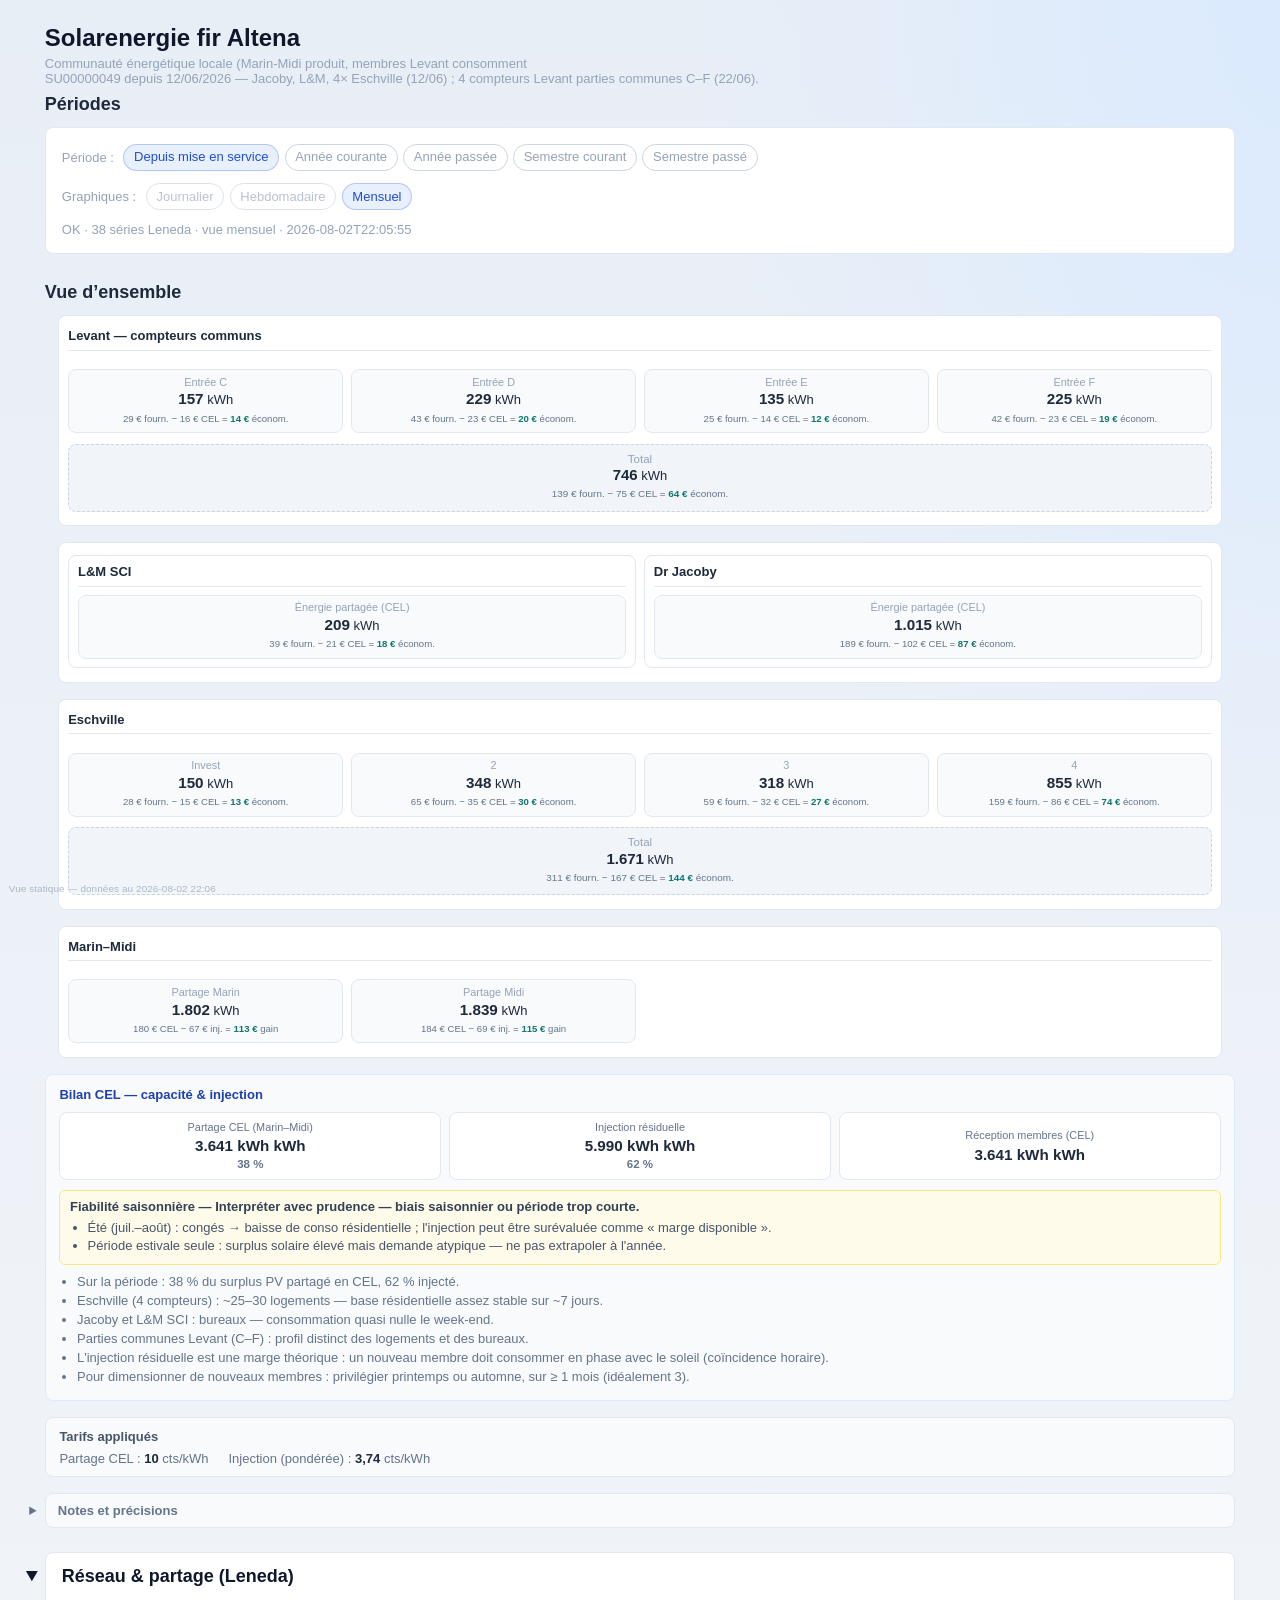
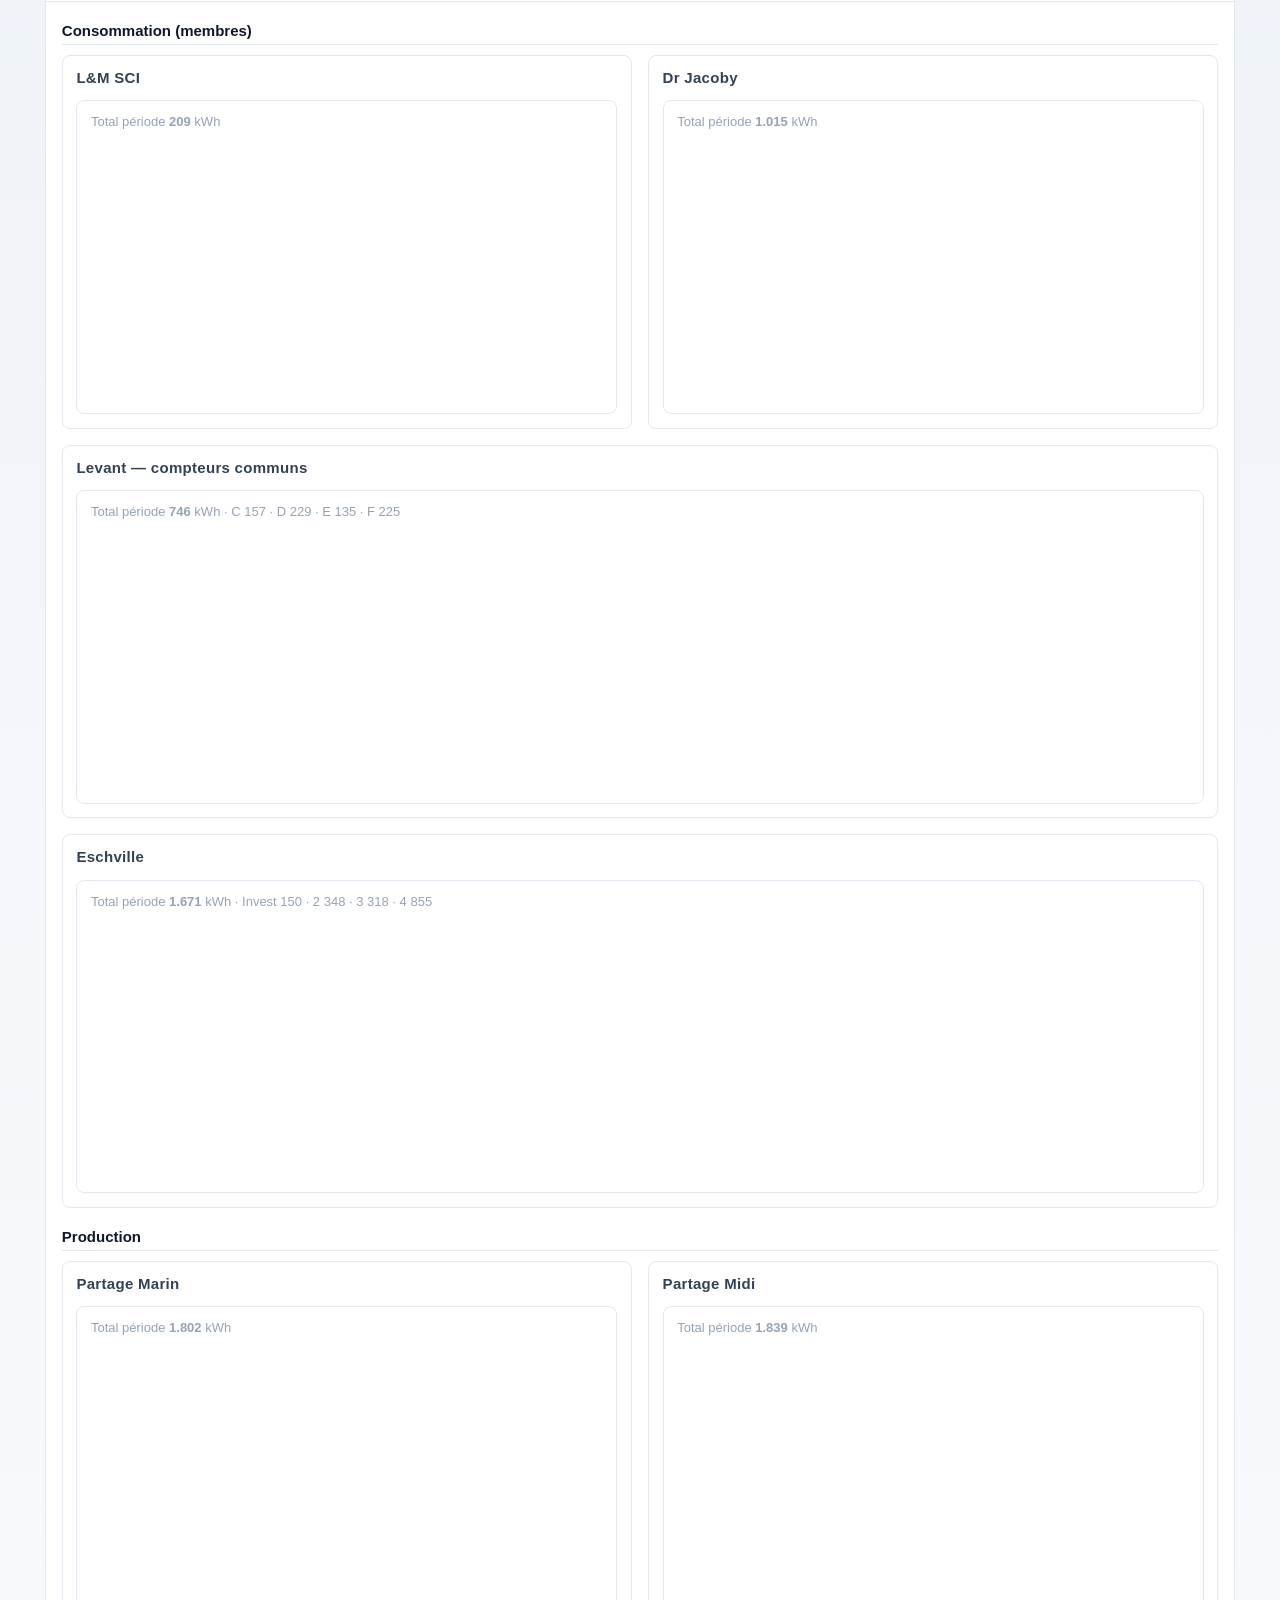
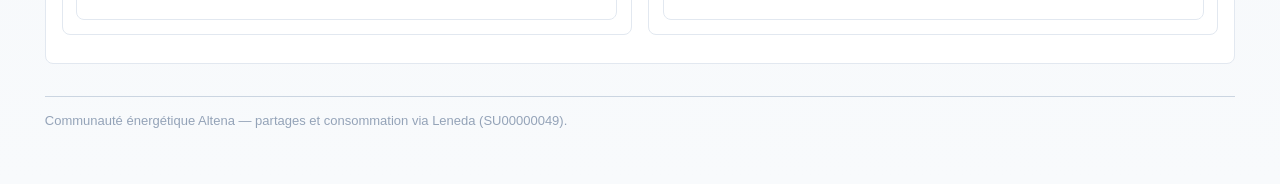
==== web/index.html @ 8c440c8e "Ajoute l’export statique pour energy-communities.net. Cinq périodes figées, aperçu local, docs Git/P" ====
<!DOCTYPE html>
<html lang="fr">
<head>
  <meta charset="utf-8">
  <title>Solarenergie fir Altena</title>
  <link rel="stylesheet" href="static/style.css?v=12">
  <style>
    header h1 {
      display: block !important;
      margin: 0 0 0.25rem;
      font-size: var(--font-xl, 24px);
    }
    .controls-dates[hidden] {
      display: none !important;
    }
    #data-lag-note {
      display: none !important;
    }
    .app-footer {
      margin-top: 2rem;
      padding-top: 1rem;
      border-top: 1px solid var(--border, #cbd5e1);
    }
    .app-footer .purpose {
      margin: 0 0 0.5rem;
    }
  </style>
</head>
<body>
  <header>
    <h1 id="app-title">Solarenergie fir Altena</h1>
    <p class="subtitle" id="site-label"></p>
    <p class="subtitle operational-note" id="operational-note" hidden></p>
  </header>

  <div id="tab-stats" class="tab-panel active" role="tabpanel">
    <section class="periods-section">
      <h2 class="section-title">Périodes</h2>
      <section class="controls">
        <div class="controls-dates" hidden>
          <label>Du <input type="date" id="start" value=""></label>
          <label>Au <input type="date" id="end" value=""></label>
          <button type="button" id="load-btn">Charger</button>
        </div>
        <p class="data-lag-note" id="data-lag-note" hidden></p>
        <div class="period-presets" role="group" aria-label="Raccourcis de période">
          <span class="granularity-label">Période :</span>
          <button type="button" class="preset-btn" data-preset="since-operational">Depuis mise en service</button>
          <button type="button" class="preset-btn" data-preset="year-current">Année courante</button>
          <button type="button" class="preset-btn" data-preset="year-past">Année passée</button>
          <button type="button" class="preset-btn" data-preset="semester-current">Semestre courant</button>
          <button type="button" class="preset-btn" data-preset="semester-past">Semestre passé</button>
        </div>
        <div class="granularity" role="group" aria-label="Granularité des graphiques">
          <span class="granularity-label">Graphiques :</span>
          <button type="button" class="gran-btn" data-aggregation="Day" title="Période d'au plus 2 mois">Journalier</button>
          <button type="button" class="gran-btn" data-aggregation="Week" title="Période de moins de 5 mois">Hebdomadaire</button>
          <button type="button" class="gran-btn active" data-aggregation="Month">Mensuel</button>
        </div>
        <span id="status" class="status"></span>
      </section>
    </section>

    <section class="overview" id="overview">
      <h2 class="section-title">Vue d’ensemble</h2>
      <div id="overview-groups"><p class="overview-loading">Initialisation…</p></div>
      <aside class="overview-cel-balance" id="overview-cel-balance" hidden>
        <h3 class="overview-cel-balance-title" id="overview-cel-balance-title">Bilan CEL</h3>
        <div class="overview-cel-balance-grid" id="overview-cel-balance-grid"></div>
        <div class="overview-cel-balance-reliability" id="overview-cel-balance-reliability" hidden>
          <p class="overview-cel-balance-reliability-summary" id="overview-cel-balance-reliability-summary"></p>
          <ul class="overview-cel-balance-reliability-details" id="overview-cel-balance-reliability-details"></ul>
        </div>
        <ul class="overview-cel-balance-notes" id="overview-cel-balance-notes"></ul>
      </aside>
      <aside class="overview-rates" id="overview-rates" hidden>
        <h3 class="overview-rates-title">Tarifs appliqués</h3>
        <ul class="overview-rates-list" id="overview-rates-list"></ul>
      </aside>
      <details class="overview-notes" id="overview-notes" hidden>
        <summary>Notes et précisions</summary>
        <div class="overview-notes-body">
          <p class="overview-hint" id="overview-hint" hidden></p>
          <ul class="period-notes" id="overview-period-notes" hidden></ul>
          <p class="overview-formula" id="overview-formula" hidden></p>
        </div>
      </details>
    </section>

    <section id="accounts-status" class="accounts-status" hidden></section>
    <section id="errors" class="errors" hidden></section>

    <details class="panel" id="panel-leneda" open>
      <summary>Réseau &amp; partage (Leneda)</summary>
      <div class="panel-body">
        <h3 class="subsection" id="consumption-subsection">Consommation (membres)</h3>
        <div class="chart-section" id="section-consumption" hidden>
          <div id="consumption-host"></div>
        </div>
        <h3 class="subsection">Production</h3>
        <div class="chart-section" id="section-production" hidden>
          <div id="production-host"></div>
        </div>
      </div>
    </details>

    <details class="panel" id="panel-enphase" hidden>
      <summary>Autoconsommation (calcul local)</summary>
      <div class="panel-body">
        <p class="panel-note" id="enphase-note" hidden></p>
      </div>
    </details>
  </div>

  <div id="tab-amortization" class="tab-panel" role="tabpanel" hidden data-disabled="1">
    <p class="tab-intro">Cumul depuis la mise en service — <strong>non filtré</strong> par les dates de l’onglet Statistiques.</p>
    <p class="amort-subsidy-note" id="amort-subsidy-note" hidden></p>
    <div class="amort-toolbar" id="amort-toolbar">
      <label class="amort-toolbar-label" for="amort-supplier">Fournisseur injection (MW Solar)</label>
      <select id="amort-supplier" class="amort-supplier-select" aria-label="Fournisseur pour le remboursement injection">
        <option value="sudstroum" selected>Sudstroum (90&nbsp;% MW Solar)</option>
        <option value="enovos">Enovos (80&nbsp;% MW Solar)</option>
      </select>
    </div>
    <p class="panel-note" id="amortization-error" hidden></p>
    <p class="tab-status" id="amort-status"></p>
    <div class="amort-overview" id="amort-kpis" hidden></div>
    <div class="amort-chart-wrap" id="amort-chart-wrap" hidden>
      <canvas id="chart-amortization"></canvas>
    </div>
    <details class="panel" id="panel-amort-table" hidden>
      <summary>Tableau mensuel détaillé</summary>
      <div class="panel-body">
        <div class="amort-table-wrap" id="amort-table-wrap">
          <table class="amort-table" id="amort-table">
            <thead>
              <tr>
                <th class="amort-col-period">Période</th>
                <th>Autocons. €</th>
                <th title="Partage AC1 + CEL (surplus après autoconsommation)">Partages €</th>
                <th>Injection €</th>
                <th>Total €</th>
                <th>Cumul €</th>
                <th class="amort-col-rate" title="MW Solar Netztransparenz × coefficient fournisseur">Taux inj.</th>
              </tr>
            </thead>
            <tbody id="amort-table-body"></tbody>
          </table>
        </div>
      </div>
    </details>
    <div class="amort-notes" id="amort-notes" hidden>
      <p class="amort-formula" id="amort-formula" hidden></p>
      <p class="amort-formula amort-priority" id="amort-priority-note" hidden></p>
      <p class="amort-formula" id="amort-pre-leneda" hidden></p>
      <div id="amort-extra-notes"></div>
    </div>
  </div>

  <footer class="app-footer">
    <p class="purpose">Communauté énergétique Altena — partages et consommation via Leneda (SU00000049).</p>
    <p class="app-build-stamp" id="app-build-stamp">Vue statique — mise à jour périodique</p>
  </footer>

  <script src="static/embedded.js" defer></script>
  <script src="static/chart.umd.min.js?v=1" defer onerror="window.__chartFailed=true"></script>
  <script defer>
    const INITIAL_VIEW = 'stats';
    const MAX_END_DATE = null;
    const LAST_AVAILABLE_DATE = null;
    const DATA_LAG = false;
    const AMORTIZATION_ENABLED = false;
    let OPERATIONAL_FROM = '2026-06-12';
    const charts = {};
    let amortChart = null;
    let chartAggregation = 'Month';
    let loadGeneration = 0;
    let loadAbort = null;
    let amortLoadGeneration = 0;
    let amortAbort = null;
    let activePreset = null;
    let amortLoaded = false;
    let amortLoadedSupplier = null;

    const AGG_LABELS = { Day: 'journalier', Week: 'hebdomadaire', Month: 'mensuel' };
    const GRAN_DAY_MAX_DAYS = 62;
    const GRAN_WEEK_MAX_DAYS = 153;
    const GRAN_MONTH_DEFAULT_MIN_DAYS = 122;

    function periodSpanDays(startStr, endStr) {
      if (!startStr || !endStr) return Infinity;
      const start = new Date(`${startStr}T12:00:00`);
      const end = new Date(`${endStr}T12:00:00`);
      if (Number.isNaN(start) || Number.isNaN(end) || end < start) return Infinity;
      return Math.round((end - start) / 86400000) + 1;
    }

    function granularityAllowed(level, spanDays) {
      if (level === 'Day') return spanDays <= GRAN_DAY_MAX_DAYS;
      if (level === 'Week') return spanDays < GRAN_WEEK_MAX_DAYS;
      return true;
    }

    function defaultGranularity(spanDays) {
      if (spanDays >= GRAN_MONTH_DEFAULT_MIN_DAYS) return 'Month';
      if (spanDays > GRAN_DAY_MAX_DAYS) return 'Week';
      return 'Day';
    }

    function syncGranularityButtons(applyDefault = false) {
      const start = document.getElementById('start').value;
      const end = document.getElementById('end').value;
      const span = periodSpanDays(start, end);
      document.querySelectorAll('.gran-btn').forEach(btn => {
        const level = btn.dataset.aggregation;
        btn.hidden = false;
        btn.disabled = !granularityAllowed(level, span);
      });
      if (applyDefault || !granularityAllowed(chartAggregation, span)) {
        setAggregation(defaultGranularity(span));
      }
    }

    function fmtKwh(n) {
      if (n == null || Number.isNaN(Number(n))) return '—';
      return Math.round(Number(n)).toLocaleString('fr-LU');
    }

    function fmtKwhVal(n) {
      const v = fmtKwh(n);
      return v === '—' ? v : `${v}<span class="unit"> kWh</span>`;
    }

    function fmtEurNum(n) {
      if (n == null || Number.isNaN(Number(n))) return '—';
      return Number(n).toLocaleString('fr-LU', { minimumFractionDigits: 0, maximumFractionDigits: 0 });
    }

    function fmtEur(n) {
      const num = fmtEurNum(n);
      return num === '—' ? num : `${num}<span class="unit"> €</span>`;
    }

    /** Chart.js axis ticks — plain text only (no HTML). */
    function fmtEurPlain(n) {
      const num = fmtEurNum(n);
      return num === '—' ? num : `${num} €`;
    }

    function isoDate(d) {
      const y = d.getFullYear();
      const m = String(d.getMonth() + 1).padStart(2, '0');
      const day = String(d.getDate()).padStart(2, '0');
      return `${y}-${m}-${day}`;
    }

    function effectiveMaxEndDate() {
      return MAX_END_DATE || isoDate(new Date());
    }

    function clampEndInput(el) {
      if (!el) return;
      const max = effectiveMaxEndDate();
      el.max = max;
      if (el.value && el.value > max) el.value = max;
    }

    function cappedEndDate(d) {
      const max = effectiveMaxEndDate();
      const val = isoDate(d);
      return val > max ? max : val;
    }

    function applyDataAvailability(avail) {
      if (!avail) return;
      const endEl = document.getElementById('end');
      if (avail.max_end_date) {
        window.MAX_END_DATE = avail.max_end_date;
        clampEndInput(endEl);
      }
      const note = document.getElementById('data-lag-note');
      if (note) {
        if (avail.data_lag && avail.last_available_date) {
          note.textContent = `Données Leneda disponibles jusqu’au ${avail.last_available_date} (publication en retard).`;
          note.hidden = false;
        } else {
          note.textContent = '';
          note.hidden = true;
        }
      }
      if (avail.period_capped && endEl && avail.max_end_date) {
        endEl.value = avail.max_end_date;
      }
    }

    async function refreshDataAvailability(force = false) {
      try {
        const res = await fetch(`api/data-availability${force ? '?refresh=1' : ''}`);
        if (!res.ok) return;
        applyDataAvailability(await res.json());
      } catch (_) { /* ignore */ }
    }

    function getAggregation() {
      return chartAggregation;
    }

    function setAggregation(level) {
      chartAggregation = level;
      document.querySelectorAll('.gran-btn').forEach(btn => {
        btn.classList.toggle('active', btn.dataset.aggregation === level);
      });
    }

    function setActiveTab(tab) {
      const isStats = tab === 'stats';
      document.getElementById('tab-stats').classList.toggle('active', isStats);
      document.getElementById('tab-stats').hidden = !isStats;
      document.getElementById('tab-amortization').classList.toggle('active', !isStats);
      document.getElementById('tab-amortization').hidden = isStats;
      if (!isStats && !amortLoaded) loadAmortization();
    }

    function currentView() {
      if (!AMORTIZATION_ENABLED) return 'stats';
      if (INITIAL_VIEW === 'amort') return 'amort';
      const view = new URLSearchParams(window.location.search).get('view');
      if (view === 'amort') return 'amort';
      if (location.pathname.endsWith('/amort')) return 'amort';
      if (location.hash === '#amort') return 'amort';
      return 'stats';
    }

    function applyRouteFromHash() {
      setActiveTab(currentView() === 'amort' ? 'amort' : 'stats');
    }

    function setStatus(msg, isError) {
      const el = document.getElementById('status');
      el.textContent = msg;
      el.className = 'status' + (isError ? ' error' : '');
    }

    function setAmortStatus(msg, isError) {
      const el = document.getElementById('amort-status');
      el.textContent = msg;
      el.className = 'tab-status' + (isError ? ' error' : '');
    }

    function parseIsoDateLocal(s) {
      if (!s) return null;
      const parts = String(s).slice(0, 10).split('-').map(Number);
      if (parts.length !== 3 || parts.some(n => Number.isNaN(n))) return null;
      return new Date(parts[0], parts[1] - 1, parts[2]);
    }

    function destroyStatCharts() {
      Object.values(charts).forEach(c => {
        try { c.destroy(); } catch (_) { /* noop */ }
      });
      for (const k of Object.keys(charts)) delete charts[k];
      if (typeof Chart === 'undefined') return;
      document.querySelectorAll('#tab-stats .chart-card canvas').forEach(canvas => {
        const existing = Chart.getChart(canvas);
        if (existing) existing.destroy();
      });
    }

    function destroyAmortChart() {
      if (amortChart) {
        amortChart.destroy();
        amortChart = null;
      }
      if (typeof Chart === 'undefined') return;
      const ctx = document.getElementById('chart-amortization');
      if (ctx) {
        const existing = Chart.getChart(ctx);
        if (existing) existing.destroy();
      }
    }

    function clearChartSection(sectionEl) {
      if (!sectionEl) return;
      const host = sectionEl.querySelector('#consumption-host, #production-host');
      if (host) host.innerHTML = '';
      sectionEl.hidden = true;
    }

    function mergeSeriesTimeline(seriesList) {
      const sortKeyByLabel = new Map();
      seriesList.forEach(s => {
        (s.points || []).forEach(p => {
          if (!p.date) return;
          const key = p.bucket_start || p.date;
          const prev = sortKeyByLabel.get(p.date);
          if (!prev || key < prev) sortKeyByLabel.set(p.date, key);
        });
      });
      const rawLabels = Array.from(sortKeyByLabel.keys()).sort((a, b) =>
        String(sortKeyByLabel.get(a)).localeCompare(String(sortKeyByLabel.get(b)))
      );
      const datasets = seriesList.map(s => {
        const byDate = Object.fromEntries((s.points || []).map(p => [p.date, p.value]));
        return {
          series: s,
          values: rawLabels.map(d => byDate[d] ?? null),
        };
      });
      return { rawLabels, datasets };
    }

    function chartGroupTotalKwh(seriesList) {
      return seriesList.reduce((sum, s) => sum + Number(s.total || 0), 0);
    }

    function renderChartGroups(sectionEl, groups, aggregation, hostId) {
      if (!sectionEl) return false;
      clearChartSection(sectionEl);
      if (!groups || !groups.length) return false;

      const host = sectionEl.querySelector(hostId);
      if (!host) return false;

      let any = false;
      groups.forEach(group => {
        if (!group.series || !group.series.length) return;
        const block = document.createElement('div');
        block.className = 'chart-roof-block';
        if (group.layout === 'wide') {
          block.classList.add('chart-roof-block-wide');
        } else if (group.layout === 'half') {
          block.classList.add('chart-roof-block-half');
        }
        const title = document.createElement('h4');
        title.className = 'chart-roof-title';
        title.textContent = group.title;
        const grid = document.createElement('div');
        grid.className = 'chart-grid chart-grid-single';
        grid.dataset.section = hostId === '#production-host' ? 'production' : 'consumption';
        block.appendChild(title);
        block.appendChild(grid);
        host.appendChild(block);
        makeGroupChartCard(grid, group, aggregation);
        any = true;
      });
      sectionEl.hidden = !any;
      return any;
    }

    function makeGroupChartCard(container, group, aggregation) {
      const seriesList = group.series || [];
      const chartId = group.id || 'chart-group';
      const { rawLabels, datasets } = mergeSeriesTimeline(seriesList);
      const labels = rawLabels.map(l => formatXLabel(l, aggregation));
      const xScale = buildXScale(labels, aggregation);
      const multi = Boolean(group.multi) && seriesList.length > 1;
      const useGroupedBar = multi && seriesList.length >= 3;
      const totalKwh = chartGroupTotalKwh(seriesList);

      const card = document.createElement('article');
      card.className = 'chart-card chart-card-group';
      if (xScale.plan.rotation >= 45) card.classList.add('chart-tilted-x');
      if (xScale.plan.rotation >= 90) card.classList.add('chart-dense-x');
      if (multi) card.classList.add('chart-card-multi');
      const wrapClass = multi ? 'chart-canvas-wrap chart-canvas-wrap-multi' : 'chart-canvas-wrap';
      const breakdown = group.meta_breakdown
        ? ` · ${escapeHtml(group.meta_breakdown)}`
        : '';
      card.innerHTML = `
        <p class="meta">Total période <strong>${fmtKwh(totalKwh)}</strong> kWh${breakdown}</p>
        <div class="${wrapClass}">
          <canvas id="chart-${chartId}"></canvas>
        </div>
      `;
      container.appendChild(card);

      if (typeof Chart === 'undefined') {
        const note = document.createElement('p');
        note.className = 'panel-note';
        note.textContent = 'Graphique indisponible (Chart.js non chargé — connexion Internet ?).';
        card.appendChild(note);
        return;
      }

      const ctx = document.getElementById(`chart-${chartId}`);
      const existing = Chart.getChart(ctx);
      if (existing) existing.destroy();

      const chartDatasets = datasets.map(({ series, values }) => {
        const label = series.chart_label || series.label || series.id;
        if (multi && useGroupedBar) {
          return {
            label,
            data: values,
            backgroundColor: series.color + 'cc',
            borderColor: series.color,
            borderWidth: 1,
            borderRadius: 2,
          };
        }
        if (multi) {
          return {
            label,
            data: values,
            borderColor: series.color,
            backgroundColor: series.color + '33',
            borderWidth: 2,
            pointRadius: 2,
            pointHoverRadius: 4,
            tension: 0.2,
            spanGaps: true,
          };
        }
        const byDate = Object.fromEntries((series.points || []).map(p => [p.date, p]));
        return {
          label,
          data: values,
          backgroundColor: rawLabels.map(d => {
            const p = byDate[d];
            if (!p) return series.color + '20';
            if (p.derived) return series.color + '99';
            if (p.empty) return series.color + '40';
            return series.color;
          }),
          borderRadius: 4,
        };
      });

      charts[chartId] = new Chart(ctx, {
        type: useGroupedBar ? 'bar' : (multi ? 'line' : 'bar'),
        data: { labels, datasets: chartDatasets },
        options: {
          responsive: true,
          maintainAspectRatio: false,
          layout: { padding: { bottom: xScale.plan.bottomPad } },
          plugins: {
            legend: {
              display: multi,
              position: 'bottom',
              labels: {
                boxWidth: 10,
                padding: 10,
                font: { size: 11 },
              },
            },
            tooltip: {
              callbacks: {
                title(items) {
                  const i = items[0] && items[0].dataIndex;
                  return (i != null && rawLabels[i]) ? rawLabels[i] : (items[0] && items[0].label) || '';
                },
              },
            },
          },
          scales: {
            x: {
              ticks: xScale.ticks,
              grid: { display: false },
            },
            y: {
              beginAtZero: true,
              title: { display: true, text: 'kWh' },
              ticks: { callback: v => fmtKwh(v) },
            },
          },
        },
      });
    }

    function clearStatChartAreas() {
      destroyStatCharts();
      clearChartSection(document.getElementById('section-consumption'));
      clearChartSection(document.getElementById('section-production'));
      const consSub = document.getElementById('consumption-subsection');
      if (consSub) consSub.hidden = false;
      const panelEnphase = document.getElementById('panel-enphase');
      if (panelEnphase) panelEnphase.hidden = true;
    }

    function setLoading(loading) {
      const btn = document.getElementById('load-btn');
      btn.disabled = loading;
      btn.setAttribute('aria-busy', loading ? 'true' : 'false');
      if (loading) {
        document.querySelectorAll('.gran-btn, .preset-btn').forEach(b => { b.disabled = true; });
      } else {
        document.querySelectorAll('.preset-btn').forEach(b => { b.disabled = false; });
        syncGranularityButtons(false);
      }
    }

    function setPresetActive(preset) {
      activePreset = preset;
      document.querySelectorAll('.preset-btn').forEach(btn => {
        btn.classList.toggle('active', btn.dataset.preset === preset);
      });
    }

    function applyPeriodPreset(preset) {
      const today = new Date();
      const y = today.getFullYear();
      const m = today.getMonth();
      let start;
      let end;

      switch (preset) {
        case 'year-current':
          start = new Date(y, 0, 1);
          end = new Date(cappedEndDate(today) + 'T12:00:00');
          break;
        case 'year-past':
          start = new Date(y - 1, 0, 1);
          end = new Date(y - 1, 11, 31);
          break;
        case 'semester-current':
          if (m < 6) {
            start = new Date(y, 0, 1);
            end = new Date(cappedEndDate(today) + 'T12:00:00');
          } else {
            start = new Date(y, 6, 1);
            end = new Date(cappedEndDate(today) + 'T12:00:00');
          }
          break;
        case 'semester-past':
          if (m < 6) {
            start = new Date(y - 1, 6, 1);
            end = new Date(y - 1, 11, 31);
          } else {
            start = new Date(y, 0, 1);
            end = new Date(y, 5, 30);
          }
          break;
        case 'since-operational': {
          const op = parseIsoDateLocal(OPERATIONAL_FROM);
          if (!op) {
            setStatus('Date de mise en service invalide dans config.json', true);
            return;
          }
          start = op;
          end = new Date(cappedEndDate(today) + 'T12:00:00');
          break;
        }
        default:
          return;
      }

      document.getElementById('start').value = isoDate(start);
      document.getElementById('end').value = isoDate(end);
      clampEndInput(document.getElementById('end'));
      setPresetActive(preset);
      syncGranularityButtons(true);
      loadStats();
    }

    const MONTH_FR_SHORT = [
      'janv.', 'févr.', 'mars', 'avr.', 'mai', 'juin',
      'juil.', 'août', 'sept.', 'oct.', 'nov.', 'déc.',
    ];

    function formatXLabel(label, aggregation) {
      const s = String(label);
      const ym = /^(\d{4})-(\d{2})$/.exec(s);
      if (aggregation === 'Month' && ym) {
        const mi = parseInt(ym[2], 10) - 1;
        if (mi >= 0 && mi < 12) {
          return `${MONTH_FR_SHORT[mi]} ${ym[1].slice(2)}`;
        }
      }
      if (aggregation === 'Week' && /^\d{4}-\d{2}-\d{2}/.test(s)) {
        return s.slice(5, 10);
      }
      return s;
    }

    function planXAxis(labels, aggregation) {
      const n = labels.length;
      if (n === 0) return { rotation: 0, showEvery: 1, bottomPad: 4, n: 0 };

      const TARGET_TICKS = 12;
      const maxLen = Math.max(...labels.map(l => String(l).length), 1);

      if (aggregation === 'Month') {
        const rotation = n >= 2 ? 45 : 0;
        const showEvery = n > 14 ? Math.ceil(n / TARGET_TICKS) : 1;
        return {
          rotation,
          showEvery,
          bottomPad: rotation ? 36 : 10,
          n,
        };
      }

      if (aggregation === 'Week') {
        const rotation = n > 4 ? 45 : 0;
        const showEvery = n > TARGET_TICKS ? Math.ceil(n / TARGET_TICKS) : 1;
        return {
          rotation,
          showEvery,
          bottomPad: rotation ? 32 : 8,
          n,
        };
      }

      const slotBudget = 36;
      const cost0 = n * maxLen * 0.55;
      const cost45 = n * maxLen * 0.38;
      let rotation = 0;
      if (cost0 <= slotBudget && n <= 5) rotation = 0;
      else if (cost45 <= slotBudget * 2.5 || n <= 24) rotation = 45;
      else rotation = 90;
      let showEvery = 1;
      if (n > TARGET_TICKS) showEvery = Math.ceil(n / TARGET_TICKS);
      if (rotation === 90 && showEvery < 2 && n > 18) showEvery = 2;
      const bottomPad = rotation === 90 ? 52 : rotation === 45 ? 36 : 8;
      return { rotation, showEvery, bottomPad, n };
    }

    function buildXScale(labels, aggregation) {
      const plan = planXAxis(labels, aggregation);
      return {
        plan,
        ticks: {
          maxRotation: plan.rotation,
          minRotation: plan.rotation,
          autoSkip: false,
          maxTicksLimit: plan.n,
          callback(_value, index) {
            if (index >= labels.length) return '';
            if (index % plan.showEvery !== 0) return '';
            return labels[index];
          },
        },
      };
    }

    function escapeHtml(text) {
      return String(text)
        .replace(/&/g, '&amp;')
        .replace(/</g, '&lt;')
        .replace(/>/g, '&gt;')
        .replace(/"/g, '&quot;');
    }

    function renderAmortization(am) {
      const errEl = document.getElementById('amortization-error');
      const kpiEl = document.getElementById('amort-kpis');
      const wrap = document.getElementById('amort-chart-wrap');
      const tablePanel = document.getElementById('panel-amort-table');
      const notesEl = document.getElementById('amort-notes');
      const tbody = document.getElementById('amort-table-body');
      const prio = document.getElementById('amort-priority-note');
      const preLenedaEl = document.getElementById('amort-pre-leneda');
      const extraNotesEl = document.getElementById('amort-extra-notes');
      if (prio) prio.hidden = true;
      if (preLenedaEl) preLenedaEl.hidden = true;
      if (extraNotesEl) extraNotesEl.innerHTML = '';

      if (!am || !am.enabled) {
        errEl.hidden = true;
        kpiEl.hidden = true;
        wrap.hidden = true;
        if (tablePanel) tablePanel.hidden = true;
        if (notesEl) notesEl.hidden = true;
        return;
      }
      if (am.error) {
        errEl.textContent = am.error;
        errEl.hidden = false;
        kpiEl.hidden = true;
        wrap.hidden = true;
        if (tablePanel) tablePanel.hidden = true;
        if (notesEl) notesEl.hidden = true;
        return;
      }
      errEl.hidden = true;

      const L = am.ui_labels || {};
      const pre = am.pre_leneda || {};
      const recoveredPct = Math.round(am.recovered_pct || 0);
      const paybackSub = am.payback_reached
        ? 'Objectif atteint'
        : (am.payback_year_estimate
          ? `Récupération ~${am.payback_year_estimate}`
          : 'Horizon en cours');

      kpiEl.innerHTML = '';
      const block = document.createElement('div');
      block.className = 'amort-overview-block';

      block.appendChild(buildAmortEquationRow(
        [
          {
            label: L.investment_net || 'Investissement net',
            value: am.capex_net_eur,
          },
          {
            label: 'Bénéfice cumulé',
            labelLine2: 'Marin-Midi',
            value: am.total_benefit_eur,
            emphasis: true,
            pct: recoveredPct,
          },
          {
            label: L.remaining || 'Reste à récupérer',
            value: am.remaining_eur,
            sub: paybackSub,
          },
        ],
        ['=', '+'],
        'amort-equation-main',
      ));

      const progress = document.createElement('div');
      progress.className = 'amort-progress';
      progress.title = `${L.recovered_pct || 'Part récupérée'} : ${recoveredPct} %`;
      const bar = document.createElement('div');
      bar.className = 'amort-progress-bar';
      const fill = document.createElement('div');
      fill.className = 'amort-progress-fill';
      fill.style.width = `${Math.min(100, Math.max(0, recoveredPct))}%`;
      bar.appendChild(fill);
      progress.appendChild(bar);
      const progressLabel = document.createElement('span');
      progressLabel.className = 'amort-progress-label';
      progressLabel.textContent = am.payback_reached
        ? `${recoveredPct} % récupéré — investissement net amorti`
        : `${recoveredPct} % récupéré${am.payback_year_estimate ? ` — objectif ~${am.payback_year_estimate}` : ''}`;
      progress.appendChild(progressLabel);
      block.appendChild(progress);

      kpiEl.appendChild(block);
      kpiEl.hidden = false;

      const simEl = document.getElementById('amort-subsidy-note');
      const sim = am.subsidy_simulation;
      if (simEl && sim) {
        const pct = Math.round((sim.total_subsidy_pct || 0) * 1000) / 10;
        simEl.innerHTML =
          `Investissement brut ${fmtEur(am.capex_gross_eur)} (2 × ${fmtEur(sim.per_installation_gross_eur)}) — `
          + `subventions simulées ${pct} % (${fmtEur(am.subsidy_eur)}) — net ${fmtEur(am.capex_net_eur)}. `
          + escapeHtml(sim.note || '');
        simEl.hidden = false;
      } else if (simEl) {
        simEl.hidden = true;
      }
      const inj = am.injection || {};
      const supplierSel = document.getElementById('amort-supplier');
      if (supplierSel && inj.supplier_id) {
        supplierSel.value = inj.supplier_id;
      }

      if (am.chart && am.chart.labels && am.chart.labels.length) {
        wrap.hidden = false;
        destroyAmortChart();
        const ctx = document.getElementById('chart-amortization');
        const investLine = am.chart.capex_net_eur;
        const investLabel = (am.ui_labels && am.ui_labels.chart_investment_line)
          || 'Investissement net';
        amortChart = new Chart(ctx, {
          type: 'line',
          data: {
            labels: am.chart.labels,
            datasets: [
              {
                label: 'Bénéfice cumulé',
                data: am.chart.cumulative_eur,
                borderColor: '#0d9488',
                backgroundColor: '#0d948820',
                fill: true,
                tension: 0.15,
              },
              {
                label: investLabel,
                data: am.chart.labels.map(() => investLine),
                borderColor: '#dc2626',
                borderDash: [6, 4],
                pointRadius: 0,
                fill: false,
              },
            ],
          },
          options: {
            responsive: true,
            maintainAspectRatio: false,
            plugins: { legend: { display: true, position: 'bottom' } },
            scales: {
              y: {
                beginAtZero: true,
                title: { display: true, text: '€' },
                ticks: { callback: v => fmtEurPlain(v) },
              },
            },
          },
        });
      } else {
        wrap.hidden = true;
      }

      tbody.innerHTML = '';

      function fmtInjRate(row) {
        if (row == null || row.injection_eur_per_kwh == null) return '—';
        const eur = Number(row.injection_eur_per_kwh);
        if (row.mw_solar_ct_per_kwh != null) {
          return `${Number(row.mw_solar_ct_per_kwh).toFixed(2)} ct → ${eur.toFixed(3)} €`;
        }
        return `${eur.toFixed(3)} €*`;
      }

      if (pre.period_label && Number(pre.total_eur) > 0) {
        const preCumul = (am.chart && am.chart.cumulative_eur && am.chart.cumulative_eur[0]) != null
          ? am.chart.cumulative_eur[0]
          : pre.total_eur;
        const tr = document.createElement('tr');
        tr.className = 'amort-row-pre';
        tr.innerHTML = `
          <td class="amort-col-period">${pre.period_label}</td>
          <td>${fmtEur(pre.autoconsumption_eur)}</td>
          <td class="amort-muted">—</td>
          <td>${fmtEur(pre.injection_eur)}</td>
          <td>${fmtEur(pre.total_eur)}</td>
          <td>${fmtEur(preCumul)}</td>
          <td class="amort-col-rate amort-muted">tableur</td>`;
        tbody.appendChild(tr);
      }

      (am.monthly || []).forEach(row => {
        let cumul = null;
        if (am.chart && am.chart.labels) {
          const idx = am.chart.labels.indexOf(row.label);
          if (idx >= 0) cumul = am.chart.cumulative_eur[idx];
        }
        const tr = document.createElement('tr');
        tr.innerHTML = `
          <td class="amort-col-period">${row.label}</td>
          <td>${fmtEur(row.autoconsumption_eur)}</td>
          <td>${fmtEur(row.community_eur)}</td>
          <td>${fmtEur(row.export_eur)}</td>
          <td>${fmtEur(row.total_eur)}</td>
          <td>${cumul != null ? fmtEur(cumul) : '—'}</td>
          <td class="amort-col-rate">${fmtInjRate(row)}</td>`;
        tbody.appendChild(tr);
      });

      const hasRows = tbody.children.length > 0;
      if (tablePanel) tablePanel.hidden = !hasRows;

      const formulaEl = document.getElementById('amort-formula');
      if (formulaEl) {
        formulaEl.textContent = am.formula || '';
        formulaEl.hidden = !am.formula;
      }
      if (am.energy_priority_note && prio) {
        prio.textContent = am.energy_priority_note;
        prio.hidden = false;
      }
      if (preLenedaEl && am.pre_leneda_formula) {
        preLenedaEl.textContent = am.pre_leneda_formula;
        preLenedaEl.hidden = false;
      }
      if (extraNotesEl) {
        if (hasRows && (am.injection && (am.injection.mwsolar_months_missing || []).length)) {
          const note = document.createElement('p');
          note.className = 'amort-formula';
          const fb = Number(am.injection.injection_fallback_eur_per_kwh || 0).toFixed(3);
          note.textContent = `* Taux de repli (${fb} €/kWh) — MW Solar pas encore en cache pour ce mois.`;
          extraNotesEl.appendChild(note);
        }
      }
      if (notesEl) {
        const hasNotes = (formulaEl && !formulaEl.hidden)
          || (prio && !prio.hidden)
          || (preLenedaEl && !preLenedaEl.hidden)
          || (extraNotesEl && extraNotesEl.children.length > 0);
        notesEl.hidden = !hasNotes;
      }
    }

    function formatOverviewEurHtml(item) {
      const small = Boolean(item.small);
      if (item.eur_mode === 'member_cel') {
        const sup = item.supplier_equiv_eur;
        const cel = item.cel_due_eur;
        const save = item.savings_eur;
        if (sup == null && cel == null && save == null) return '';
        if (small) {
          if (sup != null && cel != null && save != null) {
            return `<div class="summary-eur-split summary-eur-split-compact">
              <span class="summary-eur-equation">${fmtEurNum(sup)} € fourn. − ${fmtEurNum(cel)} € CEL = <strong class="summary-eur-avoided">${fmtEurNum(save)} €</strong> économ.</span>
            </div>`;
          }
          if (save != null) {
            return `<div class="summary-eur-split summary-eur-split-compact">
              <span class="summary-eur-avoided">${fmtEurNum(save)} € économ.</span>
            </div>`;
          }
          return '';
        }
        if (sup != null && cel != null && save != null) {
          return `<div class="summary-eur-split">
            <span class="summary-eur-line summary-eur-equation">
              ${fmtEurNum(sup)} € fournisseur − ${fmtEurNum(cel)} € CEL =
              <strong class="summary-eur-avoided">${fmtEurNum(save)} €</strong> économ.
            </span>
          </div>`;
        }
        return '';
      }
      if (item.eur_mode === 'producer_share') {
        const cel = item.cel_due_eur;
        const inj = item.injection_equiv_eur;
        const gain = item.gain_eur;
        if (cel == null && inj == null && gain == null) return '';
        if (small) {
          if (cel != null && inj != null && gain != null) {
            return `<div class="summary-eur-split summary-eur-split-compact">
              <span class="summary-eur-equation">${fmtEurNum(cel)} € CEL − ${fmtEurNum(inj)} € inj. = <strong class="summary-eur-gain">${fmtEurNum(gain)} €</strong> gain</span>
            </div>`;
          }
          return '';
        }
        if (cel != null && inj != null && gain != null) {
          return `<div class="summary-eur-split">
            <span class="summary-eur-line summary-eur-equation">
              ${fmtEurNum(cel)} € CEL − ${fmtEurNum(inj)} € inj. =
              <strong class="summary-eur-gain">${fmtEurNum(gain)} €</strong> gain
            </span>
          </div>`;
        }
        return '';
      }
      if (item.eur != null) {
        const label = item.eur_label
          ? `<span class="summary-eur-label">${escapeHtml(item.eur_label)}</span>`
          : '';
        return `<span class="summary-eur">${label}${fmtEur(item.eur)}</span>`;
      }
      return '';
    }

    function makeOverviewCard(item) {
      const card = document.createElement('div');
      const small = Boolean(item.small);
      card.className = 'summary-card' + (small ? ' summary-card-sm' : '');
      if (item.computed) {
        card.classList.add('summary-card-computed');
        card.title = 'Somme calculée (Marin + Midi)';
      }
      const pct = item.pct != null
        ? `<span class="summary-pct">${item.pct} %</span>`
        : '';
      const eurHtml = formatOverviewEurHtml(item);
      card.innerHTML = `
        <span class="summary-label">${escapeHtml(item.label)}</span>
        <span class="summary-value">${fmtKwhVal(item.total)}</span>
        ${eurHtml}
        ${pct}`;
      return card;
    }

    function makeAmortCard(item) {
      const card = document.createElement('div');
      card.className = 'summary-card amort-card' + (item.small ? ' amort-card-sm' : '');
      if (item.emphasis) card.classList.add('amort-card-emphasis');
      let extra = '';
      if (item.sub) {
        extra += `<span class="summary-extra amort-card-sub">${item.sub}</span>`;
      }
      if (item.pct != null) {
        extra += `<span class="summary-pct">${item.pct} %</span>`;
      }
      const labelHtml = item.labelLine2
        ? `${escapeHtml(item.label)}<br><span class="amort-card-label-sub">${escapeHtml(item.labelLine2)}</span>`
        : escapeHtml(item.label);
      card.innerHTML = `
        <span class="summary-label">${labelHtml}</span>
        <span class="summary-value">${fmtEur(item.value)}</span>
        ${extra}`;
      return card;
    }

    function buildAmortEquationRow(items, operators, rowClass) {
      const row = document.createElement('div');
      row.className = 'equation-row' + (rowClass ? ` ${rowClass}` : '');
      items.forEach((item, i) => {
        if (i > 0) {
          const op = document.createElement('span');
          op.className = 'eq-op' + (item.small ? ' eq-op-sm' : '');
          op.textContent = operators[i - 1] || '+';
          row.appendChild(op);
        }
        row.appendChild(makeAmortCard(item));
      });
      return row;
    }

    function buildEquationRow(rowDef, cards) {
      const byId = Object.fromEntries(cards.map(c => [c.id, c]));
      const row = document.createElement('div');
      row.className = 'equation-row';
      (rowDef.ids || []).forEach((id, i) => {
        const t = byId[id];
        if (!t) return;
        if (i > 0) {
          const op = document.createElement('span');
          op.className = 'eq-op';
          op.textContent = rowDef.operators[i - 1] || '+';
          row.appendChild(op);
        }
        row.appendChild(makeOverviewCard(t));
      });
      return row;
    }

    function renderAccountsStatus(lenedaAccounts) {
      const el = document.getElementById('accounts-status');
      const parts = [];
      if (lenedaAccounts) {
        Object.entries(lenedaAccounts).forEach(([id, st]) => {
          if (id.startsWith('_')) return;
          parts.push(
            st.configured
              ? `Leneda ${id} : OK`
              : `Leneda ${id} : ${st.error || 'non configuré'}`
          );
        });
      }
      const missing = parts.some(p => p.includes('non configuré') || p.includes('Compléter'));
      if (!parts.length) {
        el.hidden = true;
        return;
      }
      el.innerHTML = '<p><strong>Accès :</strong> ' + parts.join(' · ') + '</p>';
      el.className = missing ? 'accounts-status accounts-status-warn' : 'accounts-status';
      el.hidden = false;
    }

    function fmtCt(n) {
      if (n == null || Number.isNaN(Number(n))) return '—';
      return Number(n).toLocaleString('fr-LU', {
        minimumFractionDigits: 0,
        maximumFractionDigits: 2,
      });
    }

    function renderCelBalance(celBalance) {
      const box = document.getElementById('overview-cel-balance');
      const grid = document.getElementById('overview-cel-balance-grid');
      const notesEl = document.getElementById('overview-cel-balance-notes');
      const relBox = document.getElementById('overview-cel-balance-reliability');
      const relSummary = document.getElementById('overview-cel-balance-reliability-summary');
      const relDetails = document.getElementById('overview-cel-balance-reliability-details');
      const titleEl = document.getElementById('overview-cel-balance-title');
      if (!box || !grid || !notesEl) return;

      if (!celBalance || !celBalance.metrics || !celBalance.metrics.length) {
        box.hidden = true;
        grid.innerHTML = '';
        notesEl.innerHTML = '';
        if (relBox) relBox.hidden = true;
        return;
      }

      if (titleEl && celBalance.title) {
        titleEl.textContent = celBalance.title;
      }

      grid.innerHTML = '';
      celBalance.metrics.forEach(metric => {
        const card = document.createElement('div');
        card.className = 'overview-cel-balance-metric';
        if (metric.hint) card.title = metric.hint;
        const valueHtml = metric.kwh != null
          ? `${fmtKwhVal(metric.kwh)} kWh`
          : '—';
        const pctHtml = metric.share_pct != null
          ? `<span class="overview-cel-balance-pct">${metric.share_pct} %</span>`
          : '';
        card.innerHTML = `
          <span class="overview-cel-balance-label">${escapeHtml(metric.label)}</span>
          <span class="overview-cel-balance-value">${valueHtml}</span>
          ${pctHtml}`;
        grid.appendChild(card);
      });

      notesEl.innerHTML = '';
      (celBalance.notes || []).forEach(note => {
        const li = document.createElement('li');
        li.textContent = note;
        notesEl.appendChild(li);
      });

      if (relBox && relSummary && relDetails) {
        const rel = celBalance.reliability;
        if (rel && (rel.summary || (rel.details && rel.details.length))) {
          relBox.hidden = false;
          relBox.className = 'overview-cel-balance-reliability'
            + (rel.level ? ` overview-cel-balance-reliability--${rel.level}` : '');
          relSummary.textContent = rel.title
            ? `${rel.title} — ${rel.summary || ''}`
            : (rel.summary || '');
          relDetails.innerHTML = '';
          (rel.details || []).forEach(line => {
            const li = document.createElement('li');
            li.textContent = line;
            relDetails.appendChild(li);
          });
        } else {
          relBox.hidden = true;
        }
      }

      box.hidden = false;
    }

    function renderAppliedRates(rates) {
      const box = document.getElementById('overview-rates');
      const list = document.getElementById('overview-rates-list');
      if (!box || !list) return;
      if (!rates) {
        box.hidden = true;
        list.innerHTML = '';
        return;
      }
      const items = [];
      if (rates.cel_ct_per_kwh != null) {
        items.push(
          `<li>${escapeHtml(rates.cel_label || 'Partage CEL')} : `
          + `<strong>${fmtCt(rates.cel_ct_per_kwh)}</strong> cts/kWh</li>`
        );
      }
      if (rates.injection_ct_per_kwh != null) {
        items.push(
          `<li>${escapeHtml(rates.injection_label || 'Injection')} : `
          + `<strong>${fmtCt(rates.injection_ct_per_kwh)}</strong> cts/kWh</li>`
        );
      }
      if (!items.length) {
        box.hidden = true;
        list.innerHTML = '';
        return;
      }
      list.innerHTML = items.join('');
      box.hidden = false;
    }

    function showOverviewLoading(message) {
      const root = document.getElementById('overview-groups');
      const ov = document.getElementById('overview');
      ov.hidden = false;
      renderAppliedRates(null);
      renderCelBalance(null);
      document.getElementById('overview-hint').hidden = true;
      document.getElementById('overview-period-notes').hidden = true;
      document.getElementById('overview-formula').hidden = true;
      const notesWrap = document.getElementById('overview-notes');
      if (notesWrap) notesWrap.hidden = true;
      root.innerHTML = `<p class="overview-loading">${escapeHtml(message)}</p>`;
    }

    function renderOverview(overview) {
      const root = document.getElementById('overview-groups');
      root.innerHTML = '';
      if (!overview || !overview.groups || !overview.groups.length) {
        document.getElementById('overview').hidden = true;
        renderCelBalance(null);
        renderAppliedRates(null);
        return;
      }

      overview.groups.forEach(group => {
        const block = document.createElement('div');
        block.className = 'overview-block';
        if (group.id) block.dataset.groupId = group.id;
        const layout = group.layout || 'equation';

        if (layout === 'pair_row' && group.blocks && group.blocks.length) {
          block.classList.add('overview-block-pair');
          const row = document.createElement('div');
          row.className = 'overview-pair-row';
          group.blocks.forEach(sub => {
            const subBlock = document.createElement('div');
            subBlock.className = 'overview-block-half';
            if (sub.title) {
              const subTitle = document.createElement('h3');
              subTitle.className = 'overview-block-title';
              subTitle.textContent = sub.title;
              subBlock.appendChild(subTitle);
            }
            const cardRow = document.createElement('div');
            cardRow.className = 'overview-simple-row';
            (sub.cards || []).forEach(c => cardRow.appendChild(makeOverviewCard(c)));
            subBlock.appendChild(cardRow);
            row.appendChild(subBlock);
          });
          block.appendChild(row);
        } else {
          if (group.title) {
            const title = document.createElement('h3');
            title.className = 'overview-block-title';
            title.textContent = group.title;
            block.appendChild(title);
          }
          if (group.cards && group.cards.length) {
            if (layout === 'production_compact' || layout === 'compact_grid' || layout === 'simple') {
              const row = document.createElement('div');
              if (layout === 'production_compact') {
                row.className = 'overview-production-compact';
              } else {
                row.className = layout === 'compact_grid'
                  ? 'overview-compact-grid'
                  : 'overview-simple-row';
              }
              group.cards.forEach(c => row.appendChild(makeOverviewCard(c)));
              block.appendChild(row);
              if (group.footer_cards && group.footer_cards.length) {
                const footer = document.createElement('div');
                footer.className = 'overview-compact-footer';
                group.footer_cards.forEach(c => footer.appendChild(makeOverviewCard(c)));
                block.appendChild(footer);
              }
            } else if (group.equation) {
              block.appendChild(buildEquationRow(group.equation, group.cards));
            } else {
              const row = document.createElement('div');
              row.className = 'equation-row';
              group.cards.forEach(c => row.appendChild(makeOverviewCard(c)));
              block.appendChild(row);
            }
          }
        }
        root.appendChild(block);
      });

      const hintEl = document.getElementById('overview-hint');
      if (overview.hint) {
        hintEl.textContent = overview.hint;
        hintEl.hidden = false;
      } else {
        hintEl.hidden = true;
      }

      const notesEl = document.getElementById('overview-period-notes');
      notesEl.innerHTML = '';
      if (overview.period_notes && overview.period_notes.length) {
        overview.period_notes.forEach(n => {
          const li = document.createElement('li');
          li.textContent = `${n.label} : à partir du ${n.effective_from}${n.note ? ' — ' + n.note : ''}`;
          notesEl.appendChild(li);
        });
        notesEl.hidden = false;
      } else {
        notesEl.hidden = true;
      }

      const formulaEl = document.getElementById('overview-formula');
      if (overview.formula) {
        formulaEl.textContent = overview.formula;
        formulaEl.hidden = false;
      } else {
        formulaEl.hidden = true;
      }

      const notesWrap = document.getElementById('overview-notes');
      if (notesWrap) {
        const hasNotes = !hintEl.hidden || !notesEl.hidden || !formulaEl.hidden;
        notesWrap.hidden = !hasNotes;
      }

      document.getElementById('overview').hidden = false;
      renderCelBalance(overview.cel_balance);
      renderAppliedRates(overview.applied_rates);
    }

    async function loadStats() {
      const start = document.getElementById('start').value;
      const end = document.getElementById('end').value;
      const generation = ++loadGeneration;
      if (loadAbort) loadAbort.abort();
      loadAbort = new AbortController();

      setLoading(true);
      setStatus('Chargement Leneda (12 compteurs, ~5–15 s)…', false);
      showOverviewLoading('Chargement des séries Leneda — 12 compteurs, patientez quelques secondes…');
      clearStatChartAreas();
      document.getElementById('errors').hidden = true;
      document.getElementById('enphase-note').hidden = true;

      const errorParts = [];

      try {
        const agg = getAggregation();
        const preset = activePreset || 'since-operational';
        const res = await fetch(`data/stats-${preset}-${agg}.json`, { signal: loadAbort.signal });
        const data = await res.json();
        if (generation !== loadGeneration) return;
        if (!res.ok) {
          setStatus(data.error || res.statusText, true);
          return;
        }

        applyDataAvailability(data.data_availability);

        const aggLevel = data.chart_aggregation || agg;
        renderOverview(data.overview);

        const chartGroups = data.chart_groups || {};
        const consGroups = chartGroups.consumption || [];
        const prodGroups = chartGroups.production || [];
        const consSub = document.getElementById('consumption-subsection');
        const hasCons = renderChartGroups(
          document.getElementById('section-consumption'),
          consGroups,
          aggLevel,
          '#consumption-host',
        );
        if (consSub) consSub.hidden = !hasCons;
        renderChartGroups(
          document.getElementById('section-production'),
          prodGroups,
          aggLevel,
          '#production-host',
        );

        const noteEl = document.getElementById('enphase-note');
        const panelEnphase = document.getElementById('panel-enphase');
        panelEnphase.hidden = true;
        noteEl.hidden = true;

        if (data.errors && data.errors.length) {
          data.errors.forEach(e => errorParts.push(e));
        }

        if (errorParts.length) {
          const errEl = document.getElementById('errors');
          errEl.hidden = false;
          errEl.innerHTML = '<h3>Avertissements</h3>' + errorParts.map(e =>
            `<p><strong>${e.label || e.id}</strong>: ${e.error}</p>`
          ).join('');
        }

        const aggLabel = AGG_LABELS[aggLevel] || aggLevel;
        const parts = [`${data.series.length} séries Leneda`];
        if (data.enphase && data.enphase.series) parts.push('Enphase OK');
        setStatus(`OK · ${parts.join(' · ')} · vue ${aggLabel} · ${data.fetched_at}`, false);
      } catch (e) {
        if (e.name === 'AbortError') return;
        if (generation === loadGeneration) {
          setStatus(String(e), true);
          showOverviewLoading(`Erreur : ${e.message || e}`);
        }
      } finally {
        if (generation === loadGeneration) setLoading(false);
      }
    }

    async function loadAmortization(force) {
      const supplierEl = document.getElementById('amort-supplier');
      const supplier = supplierEl ? supplierEl.value : '';
      if (amortLoaded && !force && amortLoadedSupplier === supplier) return;
      const generation = ++amortLoadGeneration;
      if (amortAbort) amortAbort.abort();
      amortAbort = new AbortController();

      setAmortStatus('Chargement amortissement…', false);
      document.getElementById('amort-kpis').hidden = true;
      document.getElementById('amort-chart-wrap').hidden = true;
      const tablePanel = document.getElementById('panel-amort-table');
      if (tablePanel) tablePanel.hidden = true;
      const notesEl = document.getElementById('amort-notes');
      if (notesEl) notesEl.hidden = true;
      document.getElementById('amortization-error').hidden = true;

      try {
        const q = supplier ? `?supplier=${encodeURIComponent(supplier)}` : '';
        const res = await fetch(`api/amortization${q}`, { signal: amortAbort.signal });
        const data = await res.json();
        if (generation !== amortLoadGeneration) return;
        if (!res.ok) {
          setAmortStatus(data.error || res.statusText, true);
          return;
        }
        renderAmortization(data);
        amortLoaded = true;
        amortLoadedSupplier = (data.injection && data.injection.supplier_id) || supplier;
        const injLabel = (data.injection && data.injection.supplier_label) || supplier;
        setAmortStatus(`OK · ${injLabel} · cumul à jour`, false);
      } catch (e) {
        if (e.name === 'AbortError') return;
        if (generation === amortLoadGeneration) setAmortStatus(String(e), true);
      }
    }

    const amortSupplierEl = document.getElementById('amort-supplier');
    if (amortSupplierEl) {
      amortSupplierEl.addEventListener('change', () => loadAmortization(true));
    }

    document.getElementById('load-btn').addEventListener('click', async () => {
      setPresetActive(null);
      syncGranularityButtons(false);
      await refreshDataAvailability(true);
      loadStats();
    });

    document.getElementById('start').addEventListener('change', () => {
      setPresetActive(null);
      syncGranularityButtons(true);
    });
    document.getElementById('end').addEventListener('change', () => {
      clampEndInput(document.getElementById('end'));
      setPresetActive(null);
      syncGranularityButtons(true);
    });

    clampEndInput(document.getElementById('end'));

    document.querySelectorAll('.preset-btn').forEach(btn => {
      btn.addEventListener('click', () => applyPeriodPreset(btn.dataset.preset));
    });

    document.querySelectorAll('.gran-btn').forEach(btn => {
      btn.addEventListener('click', () => {
        const span = periodSpanDays(
          document.getElementById('start').value,
          document.getElementById('end').value,
        );
        if (!granularityAllowed(btn.dataset.aggregation, span)) return;
        setAggregation(btn.dataset.aggregation);
        loadStats();
      });
    });

    let chartResizeTimer;
    window.addEventListener('resize', () => {
      clearTimeout(chartResizeTimer);
      chartResizeTimer = setTimeout(() => {
        Object.values(charts).forEach(c => {
          try { c.resize(); } catch (_) { /* chart destroyed */ }
        });
      }, 120);
    });

    applyRouteFromHash();
    try {
      if (window.__chartFailed) {
        showOverviewLoading('Chart.js introuvable — vérifiez que static/chart.umd.min.js est bien sur le disque (iCloud ?).');
      }
      fetch('data/meta.json').then(r => r.json()).then(meta => {
        const titleEl = document.getElementById('app-title');
        const labelEl = document.getElementById('site-label');
        const noteEl = document.getElementById('operational-note');
        const stampEl = document.getElementById('app-build-stamp');
        if (titleEl && meta.app_title) titleEl.textContent = meta.app_title;
        if (labelEl && meta.site_label) labelEl.textContent = meta.site_label;
        if (noteEl && meta.operational_note) {
          noteEl.textContent = meta.operational_note;
          noteEl.hidden = false;
        }
        if (meta.operational_from) OPERATIONAL_FROM = meta.operational_from;
        if (stampEl && meta.generated_at) {
          stampEl.textContent = `Vue statique — données au ${meta.generated_at.slice(0, 16).replace('T', ' ')}`;
        }
        document.title = meta.app_title || document.title;
        const preset = meta.default_stats_preset || 'since-operational';
        applyPeriodPreset(preset);
      }).catch(() => {
        applyPeriodPreset('since-operational');
      });
    } catch (e) {
      setStatus(String(e), true);
      showOverviewLoading(`Erreur au démarrage : ${e.message || e}`);
    }
  </script>
</body>
</html>
---- web/static/style.css ----
/* Thème portail : communautés (bleu) */
:root {
  --font-xs: 12px;
  --font-sm: 13px;
  --font-md: 15px;
  --font-lg: 18px;
  --font-xl: 24px;
  --font-kpi: 28px;

  --theme: #2563eb;
  --theme-dark: #1d4ed8;
  --theme-soft: rgba(37, 99, 235, 0.1);
  --accent: var(--theme);
  --accent-dark: var(--theme-dark);
  --accent-soft: var(--theme-soft);
  --accent-border: rgba(37, 99, 235, 0.28);
  --border: #cbd5e1;
  --muted: #94a3b8;
  --radius-pill: 999px;
}

* {
  box-sizing: border-box;
}

html {
  -webkit-text-size-adjust: 100%;
  text-size-adjust: 100%;
}

body {
  font-size: var(--font-md);
  font-weight: 400;
  font-family: -apple-system, BlinkMacSystemFont, "Segoe UI", Roboto, sans-serif;
  margin: 0 auto;
  padding: 1.5rem clamp(1rem, 2.5vw, 2.5rem) 3rem;
  background:
    radial-gradient(ellipse 90% 60% at 100% 0%, #dbeafe 0%, transparent 50%),
    linear-gradient(180deg, #e8eef6 0%, #f8fafc 100%);
  color: #0f172a;
  max-width: min(1760px, 98vw);
}

header {
  margin-bottom: 0.25rem;
}

header h1 {
  display: none;
}

.subtitle {
  margin: 0;
  color: #94a3b8;
  font-size: var(--font-sm);
}

.purpose {
  margin: 0.5rem 0 0;
  font-size: var(--font-sm);
  color: #94a3b8;
  max-width: 42rem;
}

.main-tabs {
  display: none !important;
}

.tab-btn {
  padding: 0.55rem 1.1rem;
  border: 1px solid #e2e8f0;
  border-bottom: none;
  border-radius: 8px 8px 0 0;
  background: #f1f5f9;
  color: #94a3b8;
  font-size: var(--font-md);
  font-weight: 500;
  cursor: pointer;
  margin-bottom: -2px;
}

.tab-btn:hover {
  background: #e2e8f0;
}

.tab-btn.active {
  background: var(--theme-soft);
  color: var(--theme-dark);
  border-color: rgba(37, 99, 235, 0.35);
  border-bottom: 2px solid #fff;
}

.tab-panel {
  display: none;
}

.tab-panel.active {
  display: block;
}

.tab-intro {
  margin: 1rem 0 0.75rem;
  font-size: var(--font-sm);
  color: #94a3b8;
}

.tab-status {
  font-size: var(--font-sm);
  color: #94a3b8;
  margin: 0 0 0.75rem;
}

.tab-status.error {
  color: #dc2626;
}

.periods-section {
  margin-bottom: 1.75rem;
}

.periods-section > .section-title {
  display: block;
  margin: 0.5rem 0 0.75rem;
}

.controls {
  display: flex;
  flex-direction: column;
  align-items: stretch;
  gap: 0.75rem;
  margin: 0;
  padding: 1rem;
  background: #fff;
  border-radius: 8px;
  border: 1px solid #e2e8f0;
}

.controls-dates {
  display: flex;
  flex-wrap: wrap;
  align-items: center;
  gap: 1rem;
}

.period-presets {
  display: flex;
  flex-wrap: wrap;
  align-items: center;
  gap: 0.35rem;
}

.preset-btn,
.gran-btn,
#load-btn {
  padding: 0.28rem 0.6rem;
  font-size: var(--font-sm);
  font-weight: 500;
  line-height: 1.25;
  border-radius: var(--radius-pill);
  cursor: pointer;
  transition: background 0.15s ease, color 0.15s ease, border-color 0.15s ease, filter 0.15s ease;
}

.preset-btn,
.gran-btn {
  border: 1px solid var(--border);
  background: #fff;
  color: var(--muted);
}

.preset-btn:hover,
.gran-btn:hover {
  background: #f8fafc;
  color: #334155;
}

.preset-btn.active,
.gran-btn.active {
  background: var(--accent-soft);
  border-color: var(--accent-border);
  color: var(--accent-dark);
}

.controls label {
  font-size: var(--font-sm);
  font-weight: 500;
  color: #334155;
}

.controls input[type="date"] {
  margin-left: 0.35rem;
  padding: 0.35rem 0.5rem;
  border: 1px solid var(--border);
  border-radius: var(--radius-pill);
}

#load-btn {
  padding: 0.28rem 0.75rem;
  border: 1px solid var(--accent-dark);
  background: var(--accent-dark);
  color: #fff;
}

#load-btn:hover:not(:disabled) {
  filter: brightness(1.05);
}

#load-btn:disabled,
.gran-btn:disabled,
.preset-btn:disabled {
  opacity: 0.65;
  cursor: not-allowed;
}

.granularity {
  display: flex;
  flex-wrap: wrap;
  align-items: center;
  gap: 0.35rem;
}

.granularity-label {
  font-size: var(--font-sm);
  font-weight: 500;
  color: var(--muted);
  margin-right: 0.25rem;
}

.status {
  font-size: var(--font-sm);
  color: #94a3b8;
}

.status.error {
  color: #dc2626;
}

.section-title {
  font-size: var(--font-lg);
  font-weight: 600;
  color: #1e293b;
  margin: 0 0 0.75rem;
  border: none !important;
  padding: 0 !important;
  display: block;
}

.overview {
  margin-top: 0.75rem;
  margin-bottom: 1.5rem;
  --overview-kpi-gap: 0.5rem;
  --overview-pad-x: 0.85rem;
  --overview-block-pad-x: 0.55rem;
}

/* Colonnes KPI partagées — alignement gauche/droite entre Levant, L&M/Jacoby, Eschville */
#overview-groups {
  display: grid;
  grid-template-columns: repeat(4, minmax(6.25rem, 1fr));
  column-gap: var(--overview-kpi-gap);
  padding-left: var(--overview-pad-x);
  padding-right: var(--overview-pad-x);
}

.overview-rates {
  margin: 0 0 1rem;
  padding: 0.65rem 0.85rem;
  border: 1px solid #e2e8f0;
  border-radius: 8px;
  background: #f8fafc;
}

.overview-rates-title {
  margin: 0 0 0.45rem;
  font-size: var(--font-sm);
  font-weight: 600;
  color: #475569;
}

.overview-rates-list {
  margin: 0;
  padding: 0;
  list-style: none;
  display: flex;
  flex-wrap: wrap;
  gap: 0.35rem 1.25rem;
  font-size: var(--font-sm);
  color: #64748b;
}

.overview-rates-list li strong {
  font-weight: 600;
  color: #1e293b;
}

.overview-cel-balance {
  margin: 0 0 1rem;
  padding: 0.75rem 0.85rem;
  border: 1px solid #dbeafe;
  border-radius: 8px;
  background: #f8fafc;
}

.overview-cel-balance-title {
  margin: 0 0 0.65rem;
  font-size: var(--font-sm);
  font-weight: 600;
  color: #1e40af;
}

.overview-cel-balance-grid {
  display: grid;
  grid-template-columns: repeat(auto-fit, minmax(8.5rem, 1fr));
  gap: 0.5rem;
  margin-bottom: 0.65rem;
}

.overview-cel-balance-metric {
  background: #fff;
  border: 1px solid #e2e8f0;
  border-radius: 8px;
  padding: 0.45rem 0.55rem;
  text-align: center;
  min-height: 3.75rem;
  display: flex;
  flex-direction: column;
  justify-content: center;
}

.overview-cel-balance-label {
  display: block;
  font-size: 0.68rem;
  font-weight: 500;
  color: #64748b;
  line-height: 1.25;
  margin-bottom: 0.2rem;
}

.overview-cel-balance-value {
  display: block;
  font-size: 0.95rem;
  font-weight: 600;
  color: #1e293b;
  line-height: 1.2;
}

.overview-cel-balance-pct {
  display: block;
  margin-top: 0.15rem;
  font-size: 0.72rem;
  font-weight: 600;
  color: #64748b;
  line-height: 1.2;
}

.overview-cel-balance-reliability {
  margin: 0 0 0.55rem;
  padding: 0.5rem 0.6rem;
  border-radius: 6px;
  background: #ecfdf5;
  border: 1px solid #a7f3d0;
}

.overview-cel-balance-reliability--caution {
  background: #fffbeb;
  border-color: #fde68a;
}

.overview-cel-balance-reliability--unknown {
  background: #f1f5f9;
  border-color: #e2e8f0;
}

.overview-cel-balance-reliability-summary {
  margin: 0 0 0.35rem;
  font-size: var(--font-sm);
  font-weight: 600;
  color: #334155;
}

.overview-cel-balance-reliability-details {
  margin: 0;
  padding-left: 1.1rem;
  font-size: var(--font-sm);
  color: #475569;
}

.overview-cel-balance-reliability-details li {
  margin-bottom: 0.2rem;
}

.overview-cel-balance-notes {
  margin: 0;
  padding-left: 1.1rem;
  font-size: var(--font-sm);
  color: #64748b;
}

.overview-cel-balance-notes li {
  margin-bottom: 0.25rem;
}

.overview-block {
  border: 1px solid #e2e8f0;
  border-radius: 8px;
  margin: 0 0 1rem;
  padding: 0.75rem 0.85rem 0.85rem;
  background: #fff;
}

.overview-block-title {
  margin: 0 0 0.65rem;
  font-size: var(--font-sm);
  font-weight: 600;
  color: #1e293b;
  border-bottom: 1px solid #e2e8f0;
  padding-bottom: 0.4rem;
}

.overview-block .equation-row {
  margin-bottom: 0;
  border: none;
  padding: 0;
  background: transparent;
}

.overview-hint {
  margin: 0 0 0.5rem;
  font-size: var(--font-sm);
  color: #94a3b8;
}

.overview-loading {
  margin: 0.75rem 0 0;
  padding: 1rem 1.25rem;
  background: #f1f5f9;
  border-radius: 8px;
  color: #475569;
  font-size: var(--font-sm);
}

#overview-period-notes {
  margin: 0 0 0.65rem 1.1rem;
}

.overview-formula {
  margin: 0.65rem 0 0;
  font-size: var(--font-sm);
  color: #94a3b8;
}

.overview-notes {
  margin-top: 0.75rem;
  border: 1px solid #e2e8f0;
  border-radius: 8px;
  background: #f8fafc;
}

.overview-notes > summary {
  cursor: pointer;
  font-size: var(--font-sm);
  font-weight: 600;
  color: #64748b;
  padding: 0.55rem 0.75rem;
  list-style-position: outside;
}

.overview-notes > summary:hover {
  color: #475569;
}

.overview-notes-body {
  padding: 0 0.75rem 0.65rem;
}

.overview-compact-grid,
.overview-simple-row {
  display: flex;
  flex-wrap: wrap;
  gap: 0.5rem;
  align-items: stretch;
}

/* Grille 4 colonnes (subgrid) : 1 KPI = 1 col., L&M/Jacoby = 2 col. */
.overview-block[data-group-id="levant_commons"],
.overview-block[data-group-id="eschville"],
.overview-block[data-group-id="consumption_lm_jacoby"],
.overview-block[data-group-id="production_marin_midi"] {
  grid-column: 1 / -1;
  display: grid;
  grid-template-columns: subgrid;
  column-gap: var(--overview-kpi-gap);
  row-gap: 0.5rem;
  padding-left: var(--overview-block-pad-x);
  padding-right: var(--overview-block-pad-x);
}

.overview-block[data-group-id="levant_commons"] .overview-block-title,
.overview-block[data-group-id="eschville"] .overview-block-title,
.overview-block[data-group-id="production_marin_midi"] .overview-block-title {
  grid-column: 1 / -1;
}

.overview-block[data-group-id="eschville"] .overview-compact-grid,
.overview-block[data-group-id="levant_commons"] .overview-compact-grid,
.overview-block[data-group-id="production_marin_midi"] .overview-compact-grid,
.overview-block[data-group-id="consumption_lm_jacoby"] .overview-pair-row {
  grid-column: 1 / -1;
  display: grid;
  grid-template-columns: subgrid;
  column-gap: var(--overview-kpi-gap);
  row-gap: var(--overview-kpi-gap);
  align-items: stretch;
}

.overview-block[data-group-id="eschville"] .overview-compact-footer,
.overview-block[data-group-id="levant_commons"] .overview-compact-footer {
  grid-column: 1 / -1;
  display: grid;
  grid-template-columns: subgrid;
  column-gap: var(--overview-kpi-gap);
  margin-top: 0.15rem;
}

.overview-compact-footer .summary-card {
  grid-column: 1 / -1;
  min-width: 0;
  max-width: none;
  width: 100%;
  background: #f1f5f9;
  border-color: #cbd5e1;
  border-style: dashed;
}

.overview-compact-grid .summary-card {
  flex: 1 1 6.5rem;
  min-width: 6.5rem;
  max-width: 11rem;
}

.overview-compact-grid .summary-card-sm {
  flex: 1 1 5.5rem;
  min-width: 5.5rem;
  max-width: 9rem;
}

.overview-block[data-group-id="eschville"] .overview-compact-grid .summary-card-sm,
.overview-block[data-group-id="levant_commons"] .overview-compact-grid .summary-card-sm,
.overview-block[data-group-id="production_marin_midi"] .overview-compact-grid .summary-card-sm {
  min-width: 0;
  max-width: none;
  width: 100%;
  min-height: 4rem;
  padding: 0.35rem 0.4rem;
}

.overview-block[data-group-id="eschville"] .overview-compact-grid .summary-label,
.overview-block[data-group-id="levant_commons"] .overview-compact-grid .summary-label,
.overview-block[data-group-id="production_marin_midi"] .overview-compact-grid .summary-label,
.overview-block[data-group-id="consumption_lm_jacoby"] .overview-simple-row .summary-label {
  font-size: 0.68rem;
  line-height: 1.2;
}

.overview-block[data-group-id="eschville"] .overview-compact-grid .summary-value,
.overview-block[data-group-id="levant_commons"] .overview-compact-grid .summary-value,
.overview-block[data-group-id="production_marin_midi"] .overview-compact-grid .summary-value,
.overview-block[data-group-id="consumption_lm_jacoby"] .overview-simple-row .summary-value {
  font-size: 0.95rem;
}

.overview-block[data-group-id="eschville"] .overview-compact-grid .summary-eur,
.overview-block[data-group-id="eschville"] .overview-compact-grid .summary-eur-label,
.overview-block[data-group-id="levant_commons"] .overview-compact-grid .summary-eur,
.overview-block[data-group-id="levant_commons"] .overview-compact-grid .summary-eur-label,
.overview-block[data-group-id="production_marin_midi"] .overview-compact-grid .summary-eur,
.overview-block[data-group-id="production_marin_midi"] .overview-compact-grid .summary-eur-label,
.overview-block[data-group-id="consumption_lm_jacoby"] .overview-simple-row .summary-eur,
.overview-block[data-group-id="consumption_lm_jacoby"] .overview-simple-row .summary-eur-label {
  font-size: 0.6rem;
  line-height: 1.2;
}

.overview-block[data-group-id="eschville"] .overview-compact-grid .summary-eur-equation,
.overview-block[data-group-id="levant_commons"] .overview-compact-grid .summary-eur-equation,
.overview-block[data-group-id="production_marin_midi"] .overview-compact-grid .summary-eur-equation,
.overview-block[data-group-id="consumption_lm_jacoby"] .summary-eur-equation {
  white-space: nowrap;
  font-size: 0.6rem;
}

.overview-block[data-group-id="consumption_lm_jacoby"] .overview-block-half {
  grid-column: span 2;
  min-width: 0;
  padding: 0.5rem 0.55rem 0.55rem;
}

.overview-block[data-group-id="consumption_lm_jacoby"] .overview-simple-row {
  width: 100%;
}

.overview-block[data-group-id="consumption_lm_jacoby"] .overview-simple-row .summary-card-sm {
  width: 100%;
  max-width: none;
  min-width: 0;
  min-height: 4rem;
  padding: 0.35rem 0.4rem;
}

@media (max-width: 38rem) {
  #overview-groups {
    grid-template-columns: repeat(2, minmax(6.25rem, 1fr));
  }
}

.overview-simple-row .summary-card {
  flex: 0 1 auto;
  min-width: 8rem;
  max-width: 14rem;
}

.summary-card-sm {
  min-height: 4.25rem;
  padding: 0.4rem 0.5rem;
}

.summary-card-sm .summary-label {
  font-size: 0.72rem;
  min-height: auto;
}

.summary-card-sm .summary-value {
  font-size: var(--font-md, 1rem);
}

.summary-eur {
  display: block;
  margin-top: 0.2rem;
  font-size: var(--font-sm);
  font-weight: 500;
  color: #64748b;
  text-align: center;
}

.summary-eur-label {
  display: block;
  font-size: 0.68rem;
  font-weight: 500;
  color: #94a3b8;
  margin-bottom: 0.1rem;
}

.summary-eur-split {
  margin-top: 0.25rem;
  display: flex;
  flex-direction: column;
  gap: 0.12rem;
  align-items: center;
}

.summary-eur-split-compact {
  flex-direction: column;
  flex-wrap: wrap;
  justify-content: center;
  gap: 0.1rem;
  font-size: 0.68rem;
  line-height: 1.3;
  color: #64748b;
}

.summary-eur-split-compact .summary-eur-equation {
  max-width: 100%;
  word-break: break-word;
}

.summary-eur-sep {
  color: #cbd5e1;
}

.summary-eur-line {
  display: block;
  font-size: 0.68rem;
  line-height: 1.25;
  color: #64748b;
}

.summary-eur-line strong {
  font-weight: 600;
}

.summary-eur-equation {
  display: block;
  font-size: 0.68rem;
  line-height: 1.3;
  color: #64748b;
  text-align: center;
}

.summary-eur-equation strong {
  font-weight: 600;
  color: #0f766e;
}

.summary-card-sm .summary-eur-equation {
  font-size: 0.62rem;
}

.summary-eur-avoided {
  color: #0f766e;
}

.summary-eur-gain {
  font-weight: 600;
  color: #0f766e;
}

.summary-eur-cel {
  color: #475569;
}

.summary-card-sm .summary-eur,
.summary-card-sm .summary-eur-line,
.summary-card-sm .summary-eur-split-compact {
  font-size: 0.62rem;
}

.overview-block-pair {
  padding: 0.75rem 0 0.85rem;
}

.overview-pair-row {
  display: flex;
  flex-wrap: wrap;
  gap: 0.65rem;
  align-items: stretch;
}

.overview-block-half {
  flex: 1 1 14rem;
  min-width: 0;
  border: 1px solid #e2e8f0;
  border-radius: 8px;
  padding: 0.65rem 0.75rem 0.75rem;
  background: #fff;
}

.overview-block-half .overview-block-title {
  margin-bottom: 0.5rem;
}

.chart-grid-single {
  display: block;
  max-width: 100%;
  width: 100%;
  min-width: 0;
}

.chart-grid-single .chart-card-group {
  max-width: 100%;
  min-width: 0;
}

.chart-canvas-wrap {
  position: relative;
  width: 100%;
  max-width: 100%;
  min-width: 0;
  height: 15rem;
}

.chart-canvas-wrap-multi {
  height: 17.5rem;
}

.chart-roof-block-wide .chart-canvas-wrap-multi {
  height: 19.5rem;
}

.chart-canvas-wrap canvas {
  display: block;
  width: 100% !important;
  height: 100% !important;
}

.chart-card-group.chart-tilted-x .chart-canvas-wrap {
  height: 16rem;
}

.chart-card-group.chart-dense-x .chart-canvas-wrap {
  height: 19rem;
}

.chart-card-group.chart-dense-x.chart-tilted-x .chart-canvas-wrap {
  height: 19.5rem;
}

#consumption-host,
#production-host {
  display: grid;
  grid-template-columns: repeat(auto-fit, minmax(min(100%, 28rem), 1fr));
  gap: 1rem;
  align-items: start;
  width: 100%;
  min-width: 0;
}

#consumption-host > *,
#production-host > * {
  min-width: 0;
  max-width: 100%;
}

.chart-roof-block-wide {
  grid-column: 1 / -1;
}

.chart-roof-block {
  padding: 0.75rem 0.85rem 0.85rem;
  border: 1px solid #e2e8f0;
  border-radius: 8px;
  background: #fff;
  min-width: 0;
  max-width: 100%;
  overflow: hidden;
}

.chart-roof-block-half {
  width: 100%;
}

.overview-production-compact {
  display: flex;
  flex-wrap: nowrap;
  gap: 0.5rem;
  align-items: stretch;
  width: fit-content;
  max-width: 100%;
}

.overview-production-compact .summary-card,
.overview-production-compact .summary-card-sm {
  flex: 0 0 7.25rem;
  width: 7.25rem;
  min-width: 7.25rem;
  max-width: 7.25rem;
  min-height: 4.5rem;
  padding: 0.35rem 0.4rem;
}

.overview-production-compact .summary-label {
  font-size: 0.68rem;
  line-height: 1.2;
  min-height: auto;
}

.overview-production-compact .summary-value {
  font-size: 0.95rem;
}

.overview-production-compact .summary-eur,
.overview-production-compact .summary-eur-label {
  font-size: 0.6rem;
  line-height: 1.2;
}

.overview-production-compact .overview-production-sum-gap {
  flex: 0 0 auto;
  width: 1px;
  margin: 0.2rem 0.85rem 0.2rem 0.55rem;
  background: #cbd5e1;
  align-self: stretch;
}

.overview-production-compact .summary-card-computed {
  background: #f1f5f9;
  border-color: #cbd5e1;
  border-style: dashed;
}

@media (max-width: 400px) {
  .overview-production-compact {
    flex-wrap: wrap;
  }
}

.panel {
  margin-bottom: 1rem;
  background: #fff;
  border: 1px solid #e2e8f0;
  border-radius: 8px;
}

.panel > summary {
  cursor: pointer;
  font-weight: 600;
  font-size: var(--font-lg);
  padding: 0.85rem 1rem;
  list-style-position: outside;
}

.panel > summary:hover {
  background: #f8fafc;
}

.panel-body {
  padding: 0 1rem 1.25rem;
  border-top: 1px solid #e2e8f0;
  min-width: 0;
  overflow-x: auto;
}

.panel-note {
  margin: 0.75rem 0 0;
  font-size: var(--font-sm);
  color: #b45309;
}

.subsection {
  font-size: var(--font-md);
  margin: 1.25rem 0 0.65rem;
  border-bottom: 1px solid #e2e8f0;
  padding-bottom: 0.3rem;
}

.summary {
  margin-bottom: 1.5rem;
  margin-top: 1rem;
}

.summary-heading {
  font-size: var(--font-lg);
  margin: 0 0 0.75rem;
  border: none;
  padding: 0;
}

.summary-hint {
  margin: 0 0 0.75rem;
  font-size: var(--font-sm);
  color: #94a3b8;
}

.period-notes {
  margin: 0 0 0.75rem 1.1rem;
  padding: 0;
  font-size: var(--font-sm);
  color: #94a3b8;
}

.period-notes li {
  margin-bottom: 0.25rem;
}

.equation-row {
  display: flex;
  flex-wrap: wrap;
  align-items: stretch;
  gap: 0.5rem;
  margin-bottom: 1rem;
  padding: 0.75rem 1rem;
  background: #fff;
  border: 1px solid #e2e8f0;
  border-radius: 8px;
  overflow-x: visible;
}

.equation-row:last-of-type {
  margin-bottom: 0;
}

.eq-op {
  font-size: var(--font-lg);
  font-weight: 600;
  color: #94a3b8;
  flex-shrink: 0;
  align-self: center;
  padding: 0 0.15rem;
  user-select: none;
}

.summary-extra {
  margin: 0.75rem 0 0;
  font-size: var(--font-sm);
  color: #94a3b8;
}

.summary-card {
  background: #f8fafc;
  border: 1px solid #e2e8f0;
  border-radius: 8px;
  padding: 0.5rem 0.65rem;
  text-align: center;
}

.equation-row .summary-card {
  flex: 1 1 7.5rem;
  min-width: 0;
  max-width: none;
  min-height: 5.5rem;
  display: flex;
  flex-direction: column;
  justify-content: center;
}

.summary-label {
  display: block;
  font-size: var(--font-sm);
  font-weight: 500;
  color: #94a3b8;
  text-align: center;
}

.equation-row .summary-label {
  min-height: 2.5em;
  display: flex;
  flex-direction: column;
  justify-content: center;
}

.summary-value {
  display: block;
  font-size: var(--font-lg);
  font-weight: 600;
  color: #1e293b;
  line-height: 1.2;
  margin-top: 0.1rem;
  white-space: nowrap;
  text-align: center;
}

.summary-value .unit {
  font-size: var(--font-sm);
  font-weight: 500;
  color: #1e293b;
}

.summary-pct {
  display: block;
  font-size: var(--font-sm);
  font-weight: 600;
  color: #1e293b;
  margin-top: 0.2rem;
  text-align: center;
}

.accounts-status {
  margin: 1rem 0;
  padding: 0.75rem 1rem;
  border-radius: 8px;
  background: #ecfdf5;
  border: 1px solid #a7f3d0;
  font-size: var(--font-sm);
}

.accounts-status p {
  margin: 0;
}

.accounts-status-warn {
  background: #fffbeb;
  border-color: #fcd34d;
}

.errors {
  background: #fef2f2;
  border: 1px solid #fecaca;
  border-radius: 8px;
  padding: 0.75rem 1rem;
  margin-bottom: 1rem;
  font-size: var(--font-sm);
}

h2:not(.section-title) {
  font-size: var(--font-lg);
  margin: 2rem 0 0.75rem;
  border-bottom: 2px solid #e2e8f0;
  padding-bottom: 0.35rem;
}

.chart-section {
  display: block;
  margin-bottom: 0.5rem;
  min-width: 0;
  max-width: 100%;
}

.chart-roof-block + .chart-roof-block {
  margin-top: 0;
}

.chart-roof-title {
  margin: 0 0 0.75rem;
  font-size: var(--font-md);
  font-weight: 600;
  color: #334155;
  letter-spacing: 0.02em;
  line-height: 1.35;
}

.chart-grid {
  display: grid;
  grid-template-columns: repeat(auto-fill, minmax(340px, 1fr));
  gap: 1.1rem;
}

@media (min-width: 900px) {
  .chart-grid {
    grid-template-columns: repeat(2, minmax(0, 1fr));
  }
}

@media (min-width: 1280px) {
  .chart-grid {
    grid-template-columns: repeat(3, minmax(0, 1fr));
  }
}

/* Legacy grid rules — hosts use #consumption-host / #production-host grid */
.chart-grid[data-section="consumption"],
.chart-grid[data-section="production"] {
  grid-template-columns: 1fr;
  max-width: none;
  width: 100%;
}

@media (max-width: 899px) {
  .chart-grid[data-section="consumption"],
  .chart-grid[data-section="production"],
  .chart-grid-autocons {
    grid-template-columns: 1fr;
  }
}

.chart-card {
  background: #fff;
  border: 1px solid #e2e8f0;
  border-radius: 8px;
  padding: 1rem;
  min-width: 0;
  max-width: 100%;
}

.chart-card-group {
  padding: 0.75rem 0.85rem 0.85rem;
}

.chart-card h3 {
  margin: 0 0 0.25rem;
  font-size: var(--font-md);
  line-height: 1.35;
}

.chart-card.chart-title-two-line h3 {
  min-height: 2.7em;
}

.chart-card.chart-title-two-line h3 .chart-title-sub {
  font-weight: 500;
  color: #94a3b8;
}

.chart-card .meta {
  margin: 0 0 0.75rem;
  font-size: var(--font-sm);
  color: #94a3b8;
  line-height: 1.4;
}

.derived-tag {
  color: #b45309;
  font-size: var(--font-xs);
}

.chart-card:not(.chart-card-group) canvas {
  height: 240px !important;
}

.chart-card.chart-tilted-x:not(.chart-card-group) canvas {
  height: 252px !important;
}

.chart-card.chart-dense-x:not(.chart-card-group) canvas {
  height: 300px !important;
}

.amort-toolbar {
  display: flex;
  flex-wrap: wrap;
  align-items: center;
  gap: 0.65rem 1rem;
  margin: 0.75rem 0 1rem;
}

.amort-toolbar-label {
  font-size: var(--font-sm);
  color: var(--muted, #94a3b8);
}

.amort-supplier-select {
  font: inherit;
  padding: 0.35rem 0.6rem;
  border-radius: 6px;
  border: 1px solid var(--border, #cbd5e1);
  background: var(--card-bg, #fff);
  min-width: 14rem;
}

.amort-overview {
  margin-bottom: 0.75rem;
}

.amort-overview-block {
  border: 1px solid #e2e8f0;
  border-radius: 8px;
  background: #fff;
  padding: 0.65rem 0.75rem 0.55rem;
}

.amort-overview-block .equation-row {
  margin-bottom: 0;
  padding: 0.35rem 0.25rem;
  background: transparent;
  border: none;
}

.amort-equation-main {
  display: grid;
  grid-template-columns: minmax(0, 1fr) auto minmax(0, 1fr) auto minmax(0, 1fr);
  gap: 0.35rem 0.5rem;
  align-items: stretch;
}

.amort-equation-main .eq-op {
  align-self: center;
  padding: 0 0.1rem;
}

.amort-equation-main .summary-card {
  flex: none;
  min-width: 0;
  max-width: none;
  width: 100%;
  min-height: 5.5rem;
  display: flex;
  flex-direction: column;
  justify-content: center;
}

.amort-equation-main .summary-label {
  min-height: 2.5em;
  display: flex;
  flex-direction: column;
  justify-content: center;
}

.amort-card-label-sub {
  font-weight: 500;
  color: #94a3b8;
}

.amort-card-emphasis {
  background: #ecfdf5;
  border-color: #99f6e4;
}

.amort-benefit-detail {
  display: flex;
  align-items: center;
  gap: 0.35rem;
  margin: 0.1rem 0 0.35rem;
  padding-left: 0.15rem;
  overflow-x: auto;
}

.amort-detail-lead {
  flex-shrink: 0;
  font-size: var(--font-xs);
  font-weight: 500;
  color: #94a3b8;
  text-transform: uppercase;
  letter-spacing: 0.04em;
  padding: 0 0.15rem 0 0.35rem;
}

.amort-equation-sub {
  flex: 1;
  min-width: 0;
  padding: 0.15rem 0 !important;
}

.amort-equation-sub .summary-card {
  flex: 1 1 8rem;
  min-width: 0;
  max-width: none;
  padding: 0.35rem 0.5rem;
}

.amort-card-sm .summary-label {
  font-size: var(--font-xs);
  line-height: 1.25;
}


.amort-card-sub {
  margin-top: 0.35rem !important;
  font-size: var(--font-xs) !important;
  line-height: 1.2;
  color: #0f766e !important;
  font-weight: 500;
}

.eq-op-sm {
  font-size: var(--font-md);
}

.amort-progress {
  display: flex;
  align-items: center;
  gap: 0.6rem;
  margin-top: 0.45rem;
  padding-top: 0.4rem;
  border-top: 1px solid #f1f5f9;
  flex-wrap: wrap;
}

.amort-progress-bar {
  flex: 1 1 10rem;
  height: 5px;
  background: #e2e8f0;
  border-radius: 999px;
  overflow: hidden;
  min-width: 8rem;
  max-width: 14rem;
}

.amort-progress-fill {
  height: 100%;
  background: linear-gradient(90deg, #0d9488, #14b8a6);
  border-radius: 999px;
  transition: width 0.35s ease;
}

.amort-progress-label {
  flex: 1 1 14rem;
  font-size: var(--font-xs);
  color: #94a3b8;
  line-height: 1.3;
}

.amort-formula,
.amort-subsidy-note {
  margin: 0 0 0.5rem;
  font-size: var(--font-sm);
  color: #94a3b8;
}

.amort-subsidy-note {
  color: #92400e;
  background: #fffbeb;
  border: 1px solid #fcd34d;
  border-radius: 6px;
  padding: 0.5rem 0.75rem;
}

.amort-priority {
  color: #0f766e;
  font-style: italic;
}

.amort-notes {
  margin: 1.25rem 0 0.5rem;
  padding-top: 1rem;
  border-top: 1px solid #e2e8f0;
}

.amort-notes .amort-formula:last-child,
.amort-notes #amort-extra-notes > .amort-formula:last-child {
  margin-bottom: 0;
}

#panel-amort-table .amort-table-wrap {
  margin-bottom: 0;
}

.amort-chart-wrap {
  height: 260px;
  margin: 0.75rem 0 1rem;
  background: #fff;
  border: 1px solid #e2e8f0;
  border-radius: 8px;
  padding: 0.75rem;
}

.amort-table-wrap {
  margin: 0.5rem 0 1rem;
  overflow-x: auto;
  -webkit-overflow-scrolling: touch;
}

.amort-table {
  width: 100%;
  min-width: 42rem;
  border-collapse: collapse;
  font-size: var(--font-sm);
  background: #fff;
  border: 1px solid #e2e8f0;
  border-radius: 8px;
  overflow: hidden;
}

.amort-table-note {
  margin: 0.4rem 0 0;
  font-size: var(--font-xs);
  color: #94a3b8;
}

.amort-table th,
.amort-table td {
  padding: 0.45rem 0.65rem;
  text-align: right;
  white-space: nowrap;
  border-bottom: 1px solid #e2e8f0;
}

.amort-table th:first-child,
.amort-table td:first-child,
.amort-col-period {
  text-align: left;
  position: sticky;
  left: 0;
  z-index: 1;
  background: #fff;
  box-shadow: 2px 0 4px rgba(15, 23, 42, 0.04);
}

.amort-table th.amort-col-period {
  background: #f1f5f9;
}

.amort-row-pre td {
  background: #f8fafc;
}

.amort-row-pre .amort-col-period {
  background: #f8fafc;
}

.amort-col-rate {
  font-size: var(--font-xs);
  color: #94a3b8;
}

.amort-muted {
  color: #94a3b8;
}

.amort-table th {
  background: #f8fafc;
  font-weight: 600;
  color: #94a3b8;
}

/* Mode portail (iframe, ?embedded=1) */
body.embedded > header:first-of-type {
  display: none !important;
}

body.embedded {
  padding: 1rem 1.25rem 2rem;
  background: #f8fafc;
  max-width: none;
}

body.embedded .periods-section > .section-title {
  margin-top: 0;
}

body.embedded .main-tabs {
  display: none !important;
}

.app-build-stamp {
  position: fixed;
  left: 0.55rem;
  bottom: 0.3rem;
  margin: 0;
  font-size: 0.62rem;
  line-height: 1.2;
  font-weight: 500;
  letter-spacing: 0.01em;
  color: #94a3b8;
  pointer-events: auto;
  user-select: none;
  z-index: 40;
  opacity: 0.75;
}

body.embedded .app-build-stamp {
  left: 0.45rem;
  bottom: 0.2rem;
}

@media (orientation: landscape) and (max-height: 500px) {
  .summary-extra,
  .summary-pct,
  .overview-hint,
  .overview-formula,
  .amort-card-sub,
  .amort-formula,
  .amort-progress-label {
    font-size: var(--font-xs);
    line-height: 1.35;
  }
}
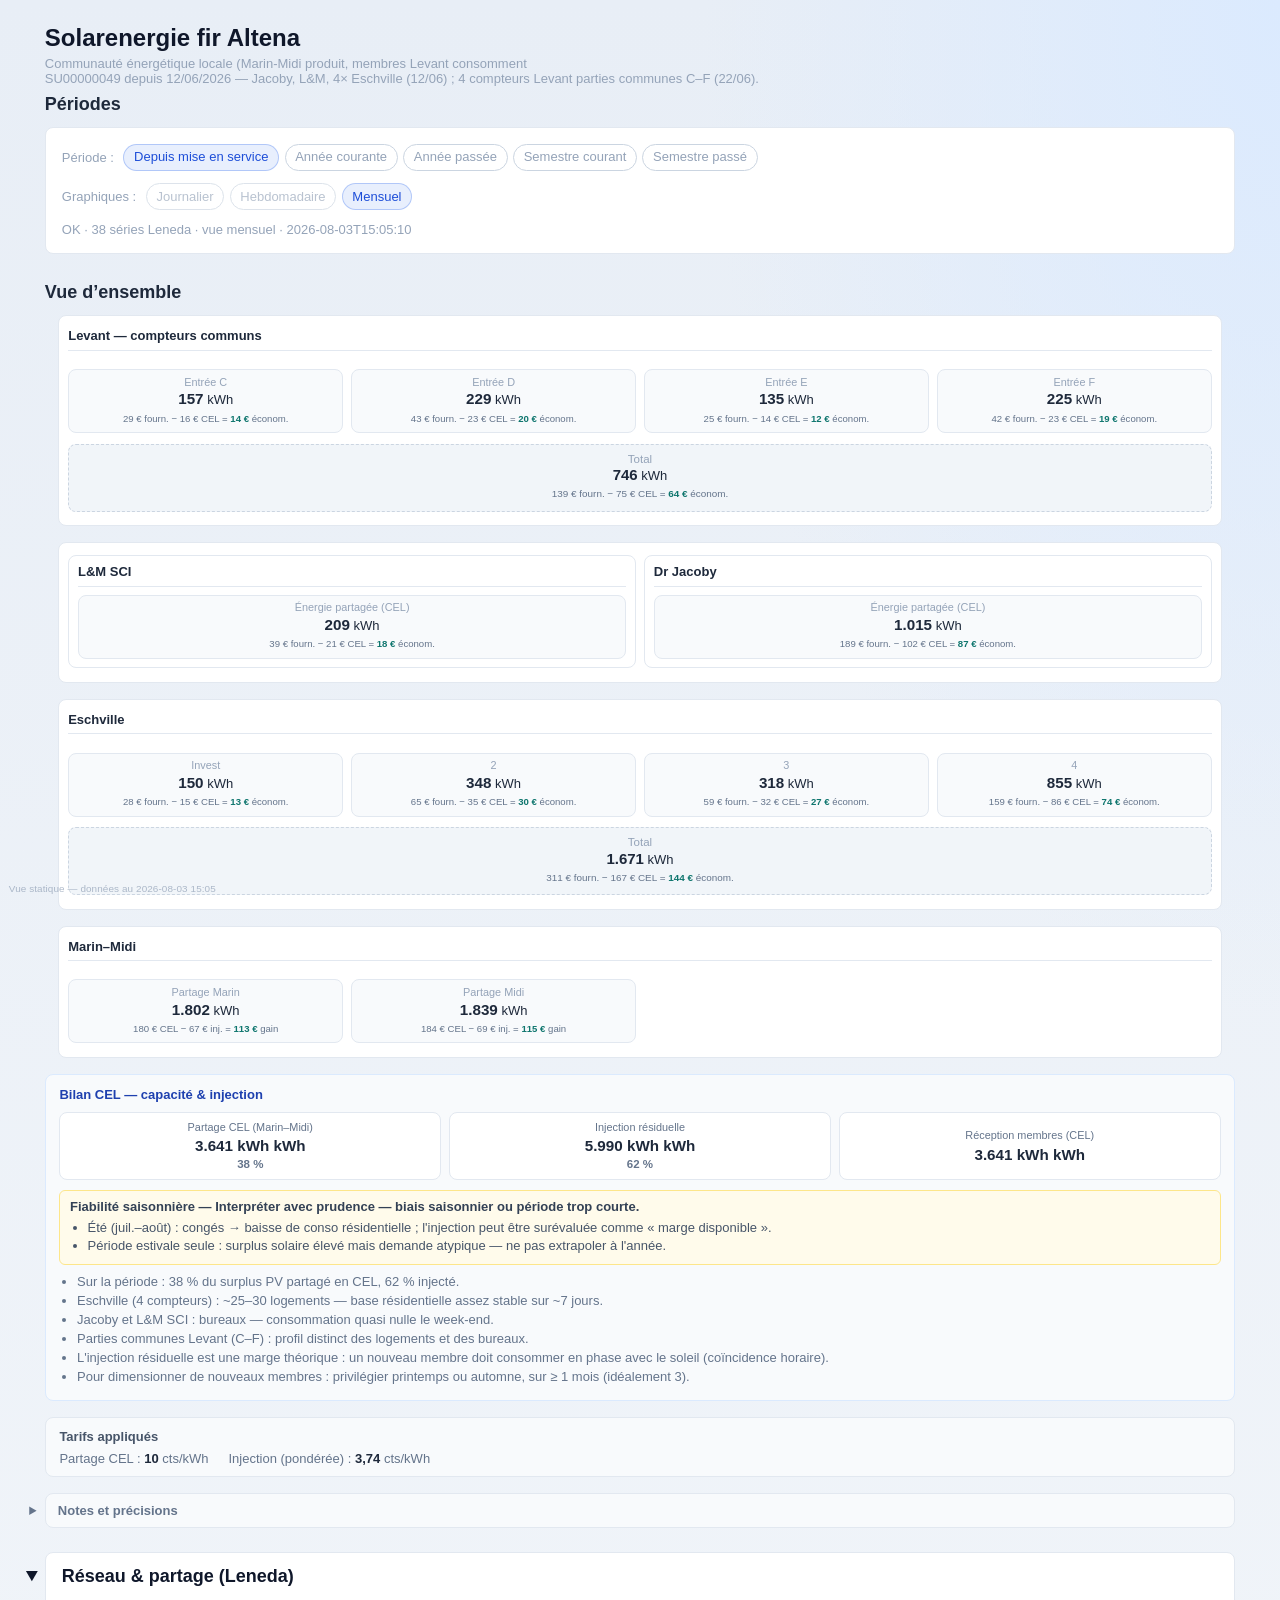
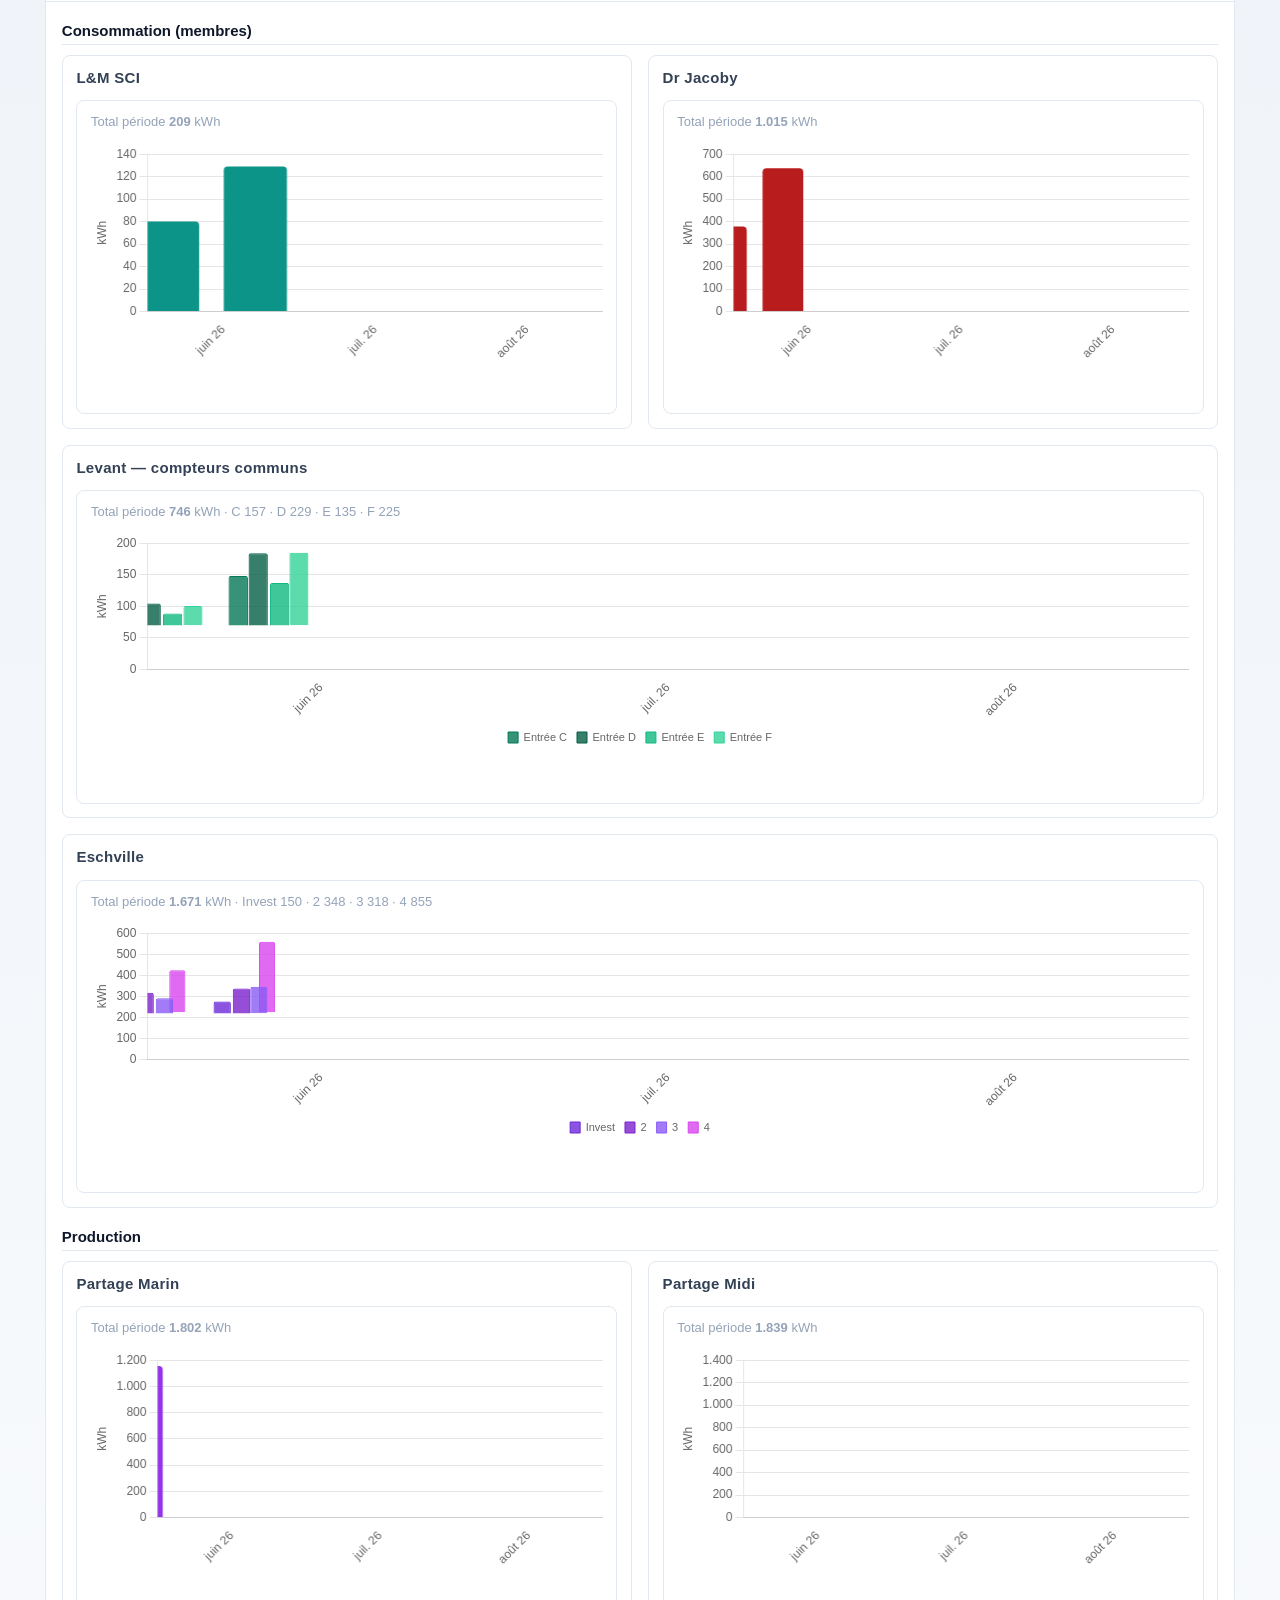
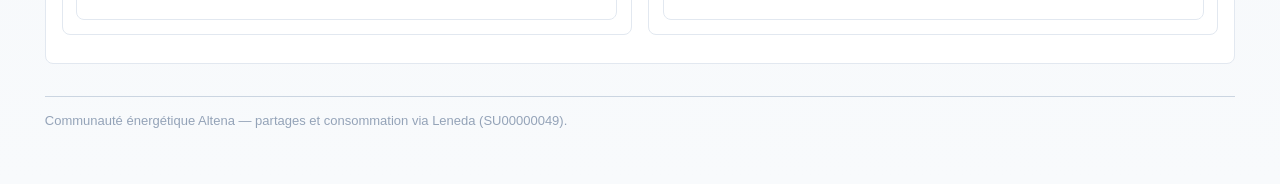
==== commit a84ceab0: "Export Altena stats 03/08 + polish mobile CSS Co-authored-by: Cursor <cursoragent@cursor.com>" ====
--- a/web/index.html
+++ b/web/index.html
@@ -3,7 +3,7 @@
 <head>
   <meta charset="utf-8">
   <title>Solarenergie fir Altena</title>
-  <link rel="stylesheet" href="static/style.css?v=12">
+  <link rel="stylesheet" href="static/style.css?v=14">
   <style>
     header h1 {
       display: block !important;
--- a/web/static/style.css
+++ b/web/static/style.css
@@ -1512,3 +1512,139 @@
     line-height: 1.35;
   }
 }
+
+/* Mobile — lisibilité (aligné Piren / Marin-Midi) + allègement Bilan CEL */
+@media (max-width: 640px) {
+  body {
+    padding: 1rem 0.85rem 2.75rem;
+  }
+
+  header .purpose,
+  header .subtitle,
+  header .operational-note {
+    display: none !important;
+  }
+
+  .overview-hint,
+  #overview-period-notes,
+  .overview-formula,
+  .period-notes,
+  .summary-hint,
+  .overview-notes {
+    display: none !important;
+  }
+
+  /* Bilan CEL : garder les 3 KPI, masquer notes / fiabilité / tarifs */
+  .overview-cel-balance-reliability,
+  .overview-cel-balance-notes,
+  .overview-rates {
+    display: none !important;
+  }
+
+  .overview-cel-balance-grid {
+    display: grid !important;
+    grid-template-columns: 1fr !important;
+    gap: 0.55rem;
+  }
+
+  #overview-groups {
+    display: flex;
+    flex-direction: column;
+    gap: 0.75rem;
+    padding-left: 0;
+    padding-right: 0;
+  }
+
+  .overview-block[data-group-id="levant_commons"],
+  .overview-block[data-group-id="eschville"],
+  .overview-block[data-group-id="consumption_lm_jacoby"],
+  .overview-block[data-group-id="production_marin_midi"] {
+    display: block;
+    grid-column: auto;
+  }
+
+  .overview-block[data-group-id="eschville"] .overview-compact-grid,
+  .overview-block[data-group-id="levant_commons"] .overview-compact-grid,
+  .overview-block[data-group-id="production_marin_midi"] .overview-compact-grid,
+  .overview-block[data-group-id="consumption_lm_jacoby"] .overview-pair-row,
+  .overview-compact-grid,
+  .overview-simple-row {
+    display: grid !important;
+    grid-template-columns: 1fr 1fr !important;
+    gap: 0.55rem;
+  }
+
+  .overview-block[data-group-id="consumption_lm_jacoby"] .overview-block-half {
+    grid-column: auto;
+  }
+
+  .overview-block[data-group-id="eschville"] .overview-compact-footer,
+  .overview-block[data-group-id="levant_commons"] .overview-compact-footer {
+    grid-column: 1 / -1;
+  }
+
+  /* Sous-lignes € microscopiques : masquer sur mobile */
+  .summary-eur,
+  .summary-eur-label,
+  .summary-eur-equation,
+  .summary-eur-split,
+  .summary-eur-split-compact {
+    display: none !important;
+  }
+
+  .equation-row,
+  .overview-block .equation-row {
+    display: grid;
+    grid-template-columns: 1fr 1fr;
+    gap: 0.55rem;
+    padding: 0.65rem;
+  }
+
+  .equation-row .eq-op {
+    display: none;
+  }
+
+  .equation-row .summary-card,
+  .overview-block .equation-row .summary-card,
+  .summary-card-sm {
+    flex: none;
+    width: auto;
+    min-width: 0;
+    max-width: none;
+    min-height: 4.25rem;
+  }
+
+  .equation-row .summary-label,
+  .summary-card-sm .summary-label,
+  .overview-compact-grid .summary-label {
+    min-height: 0;
+    font-size: var(--font-sm);
+    line-height: 1.3;
+  }
+
+  .equation-row .summary-value,
+  .summary-value,
+  .summary-card-sm .summary-value,
+  .overview-block[data-group-id="eschville"] .overview-compact-grid .summary-value,
+  .overview-block[data-group-id="levant_commons"] .overview-compact-grid .summary-value,
+  .overview-block[data-group-id="production_marin_midi"] .overview-compact-grid .summary-value,
+  .overview-block[data-group-id="consumption_lm_jacoby"] .overview-simple-row .summary-value {
+    font-size: var(--font-lg);
+  }
+
+  .summary-pct,
+  .summary-extra {
+    display: none;
+  }
+
+  .chart-grid,
+  .chart-grid[data-section="consumption"],
+  .chart-grid[data-section="production"],
+  .chart-grid-autocons {
+    grid-template-columns: 1fr !important;
+  }
+
+  .chart-card .meta {
+    display: none;
+  }
+}
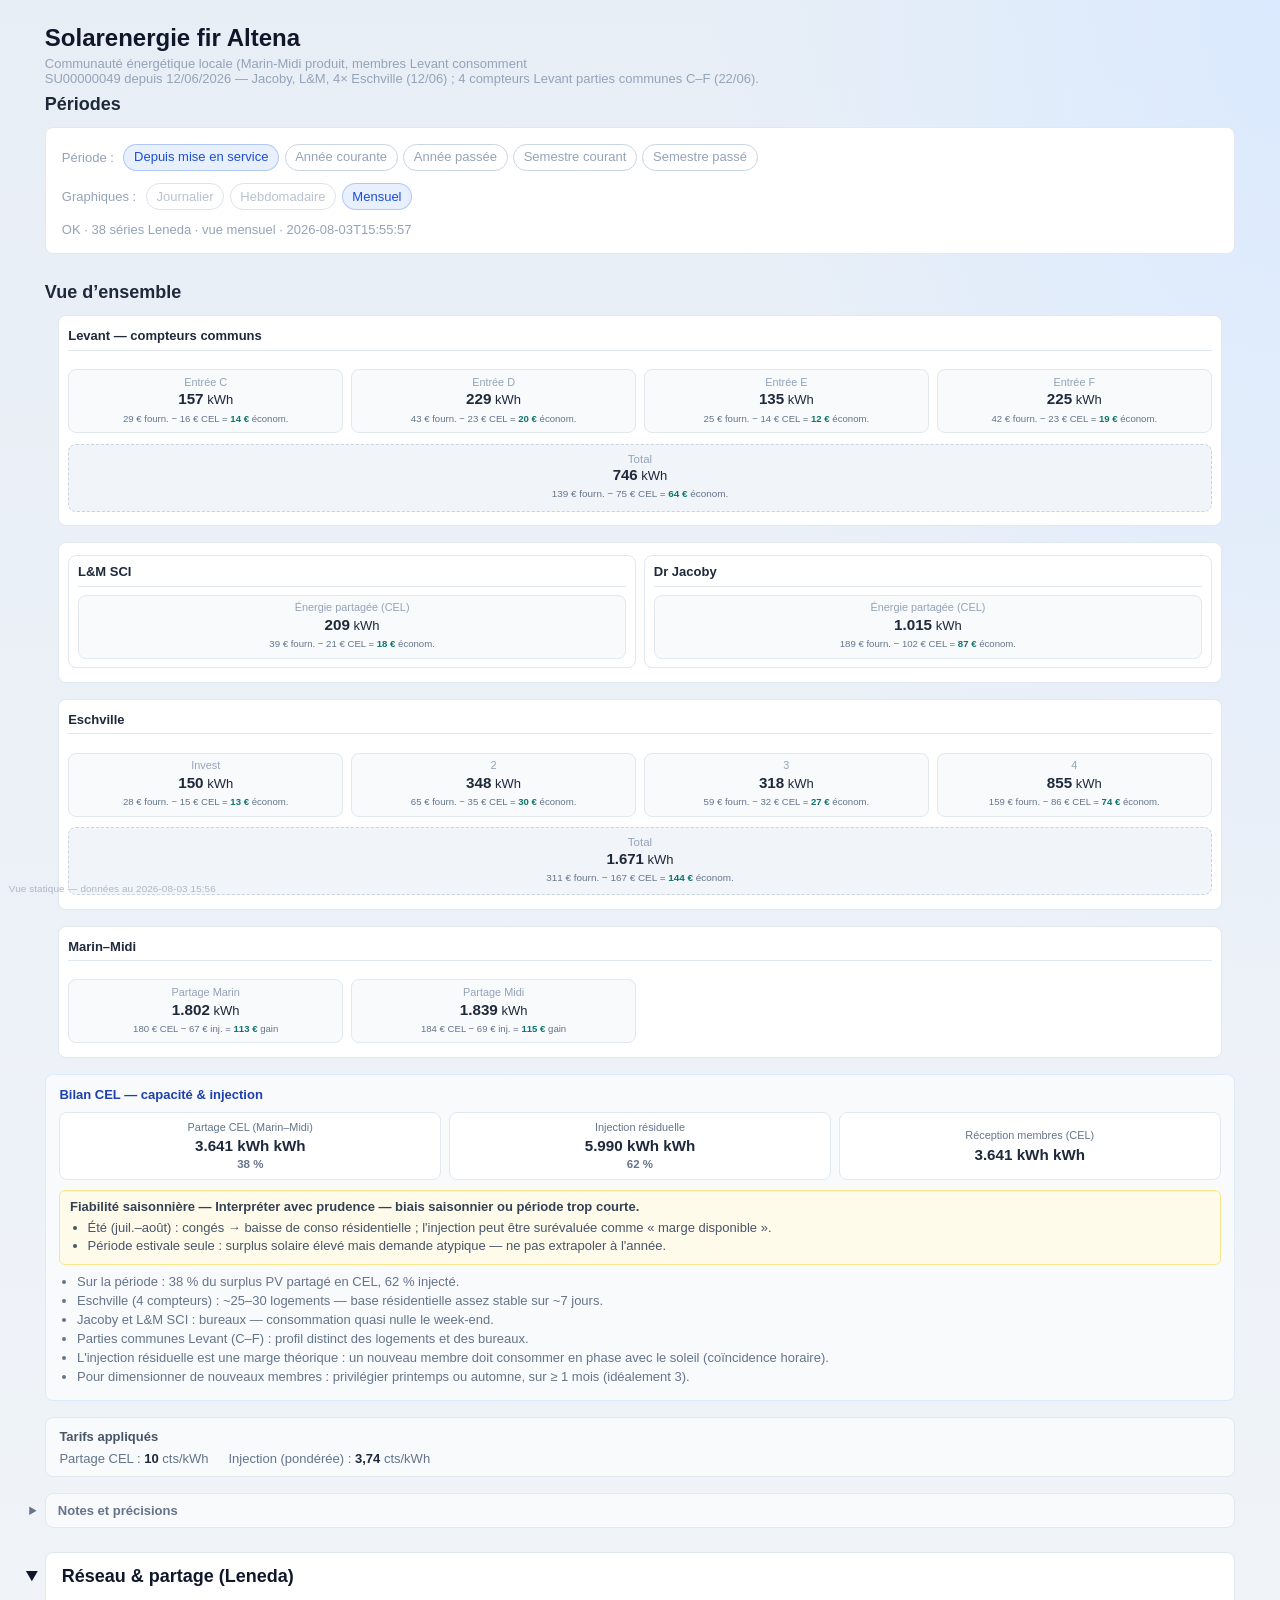
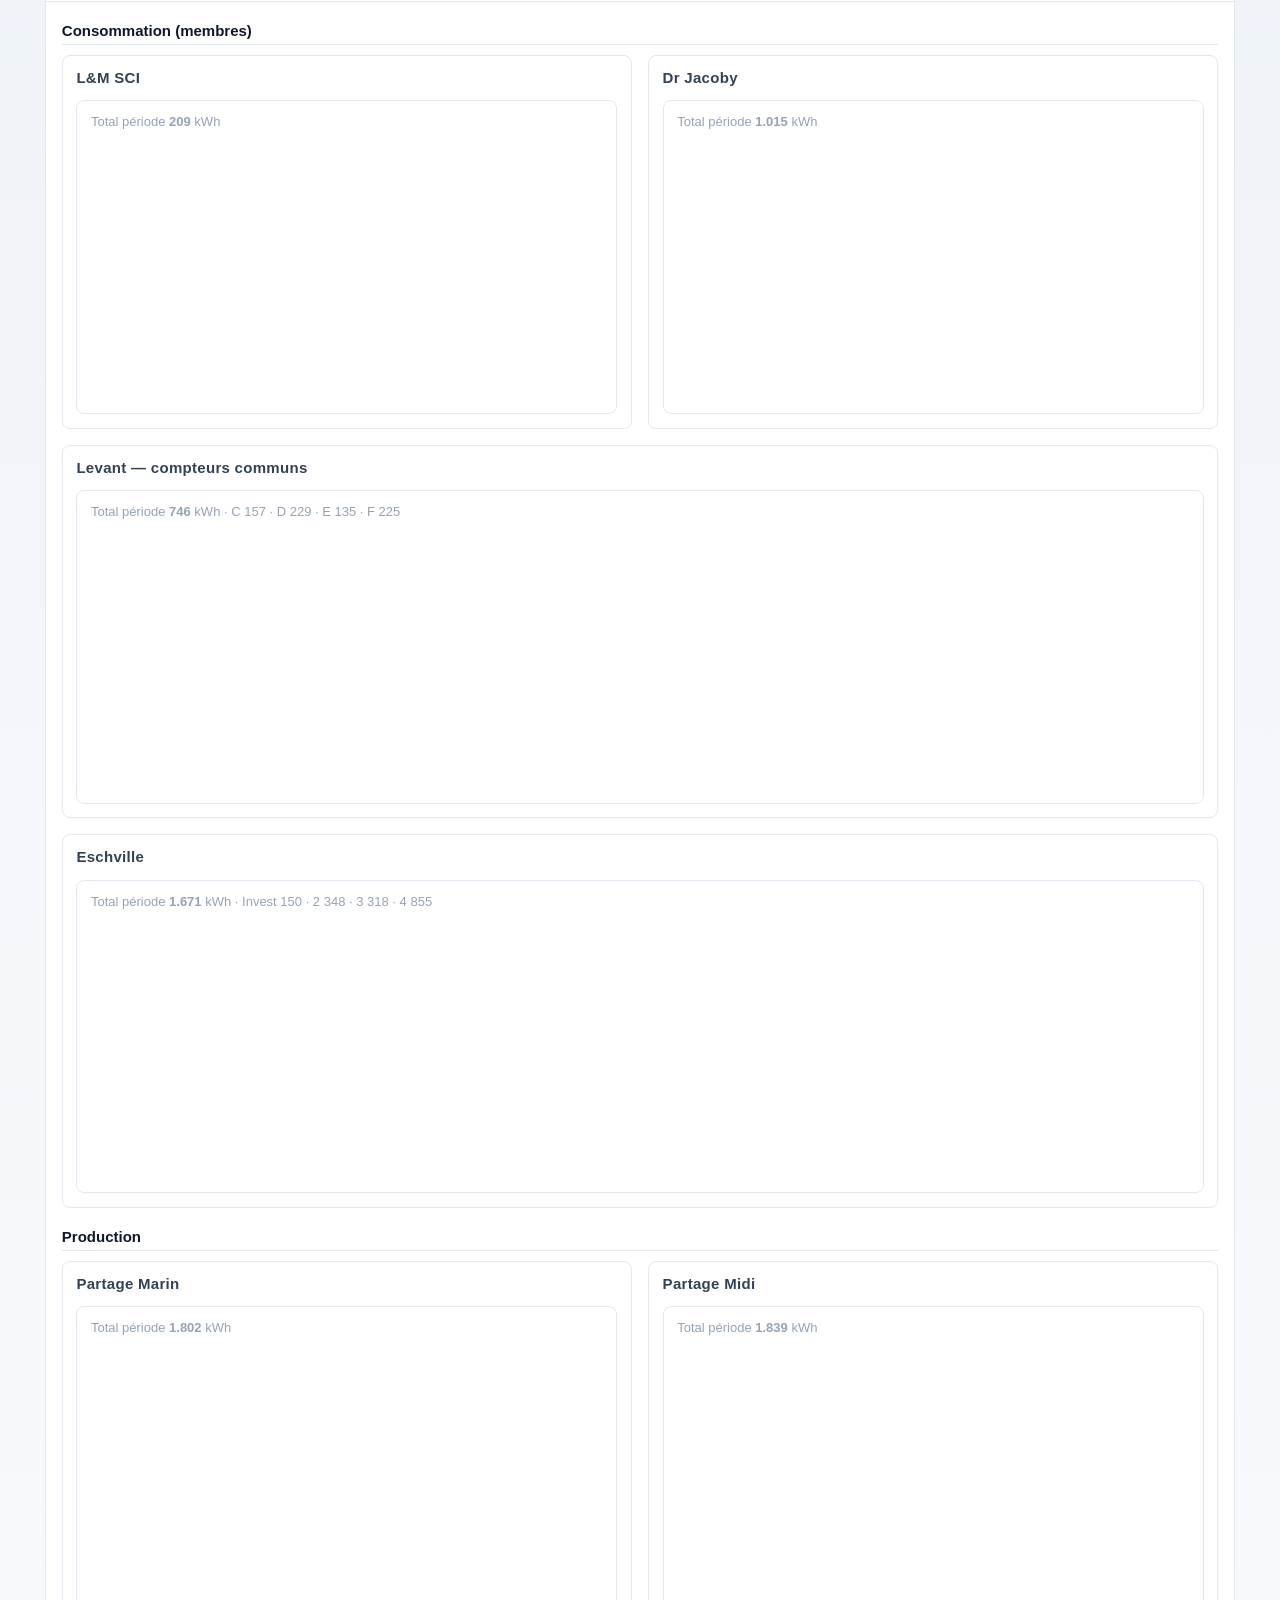
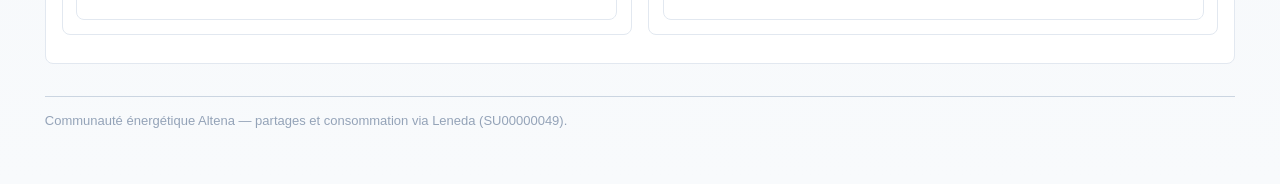
==== commit b9c8c440: "Cache-bust style.css?v=15 + tailles mobile explicites 03/08 Co-authored-by: Cursor <cursoragent@curs" ====
--- a/web/index.html
+++ b/web/index.html
@@ -3,7 +3,7 @@
 <head>
   <meta charset="utf-8">
   <title>Solarenergie fir Altena</title>
-  <link rel="stylesheet" href="static/style.css?v=14">
+  <link rel="stylesheet" href="static/style.css?v=15">
   <style>
     header h1 {
       display: block !important;
--- a/web/static/style.css
+++ b/web/static/style.css
@@ -1515,8 +1515,19 @@
 
 /* Mobile — lisibilité (aligné Piren / Marin-Midi) + allègement Bilan CEL */
 @media (max-width: 640px) {
+  /* Pass lisibilité fort — labels/KPI plus grands ; annule les 0.68rem desktop */
+  :root {
+    --font-xs: 13px;
+    --font-sm: 14px;
+    --font-md: 16px;
+    --font-lg: 20px;
+    --font-xl: 24px;
+    --font-kpi: 28px;
+  }
+
   body {
     padding: 1rem 0.85rem 2.75rem;
+    font-size: 16px;
   }
 
   header .purpose,
@@ -1544,13 +1555,18 @@
   .overview-cel-balance-grid {
     display: grid !important;
     grid-template-columns: 1fr !important;
-    gap: 0.55rem;
+    gap: 0.65rem;
+  }
+
+  .tab-btn {
+    font-size: 16px;
+    padding: 0.6rem 1rem;
   }
 
   #overview-groups {
     display: flex;
     flex-direction: column;
-    gap: 0.75rem;
+    gap: 0.85rem;
     padding-left: 0;
     padding-right: 0;
   }
@@ -1563,14 +1579,16 @@
     grid-column: auto;
   }
 
+  /* Empilement agressif : une colonne pour éviter le texte microscopique */
   .overview-block[data-group-id="eschville"] .overview-compact-grid,
   .overview-block[data-group-id="levant_commons"] .overview-compact-grid,
   .overview-block[data-group-id="production_marin_midi"] .overview-compact-grid,
   .overview-block[data-group-id="consumption_lm_jacoby"] .overview-pair-row,
+  .overview-block[data-group-id="consumption_lm_jacoby"] .overview-simple-row,
   .overview-compact-grid,
   .overview-simple-row {
     display: grid !important;
-    grid-template-columns: 1fr 1fr !important;
+    grid-template-columns: 1fr !important;
     gap: 0.55rem;
   }
 
@@ -1597,7 +1615,7 @@
     display: grid;
     grid-template-columns: 1fr 1fr;
     gap: 0.55rem;
-    padding: 0.65rem;
+    padding: 0.7rem;
   }
 
   .equation-row .eq-op {
@@ -1606,30 +1624,57 @@
 
   .equation-row .summary-card,
   .overview-block .equation-row .summary-card,
-  .summary-card-sm {
+  .summary-card-sm,
+  .overview-block[data-group-id="eschville"] .overview-compact-grid .summary-card,
+  .overview-block[data-group-id="levant_commons"] .overview-compact-grid .summary-card,
+  .overview-block[data-group-id="production_marin_midi"] .overview-compact-grid .summary-card,
+  .overview-block[data-group-id="consumption_lm_jacoby"] .overview-simple-row .summary-card,
+  .overview-production-compact .summary-card,
+  .overview-production-compact .summary-card-sm {
     flex: none;
     width: auto;
     min-width: 0;
     max-width: none;
-    min-height: 4.25rem;
-  }
-
+    min-height: 4.75rem;
+    padding: 0.55rem 0.65rem;
+  }
+
+  .overview-production-compact {
+    display: grid !important;
+    grid-template-columns: 1fr !important;
+    gap: 0.55rem;
+  }
+
+  .overview-production-compact .overview-production-sum-gap {
+    display: none;
+  }
+
+  /* Spécificité ≥ règles desktop 0.68rem / 0.95rem */
   .equation-row .summary-label,
   .summary-card-sm .summary-label,
-  .overview-compact-grid .summary-label {
+  .overview-compact-grid .summary-label,
+  .overview-simple-row .summary-label,
+  .overview-block[data-group-id="eschville"] .overview-compact-grid .summary-label,
+  .overview-block[data-group-id="levant_commons"] .overview-compact-grid .summary-label,
+  .overview-block[data-group-id="production_marin_midi"] .overview-compact-grid .summary-label,
+  .overview-block[data-group-id="consumption_lm_jacoby"] .overview-simple-row .summary-label,
+  .overview-production-compact .summary-label {
     min-height: 0;
-    font-size: var(--font-sm);
-    line-height: 1.3;
+    font-size: 14px !important;
+    line-height: 1.35;
   }
 
   .equation-row .summary-value,
   .summary-value,
   .summary-card-sm .summary-value,
+  .overview-compact-grid .summary-value,
+  .overview-simple-row .summary-value,
   .overview-block[data-group-id="eschville"] .overview-compact-grid .summary-value,
   .overview-block[data-group-id="levant_commons"] .overview-compact-grid .summary-value,
   .overview-block[data-group-id="production_marin_midi"] .overview-compact-grid .summary-value,
-  .overview-block[data-group-id="consumption_lm_jacoby"] .overview-simple-row .summary-value {
-    font-size: var(--font-lg);
+  .overview-block[data-group-id="consumption_lm_jacoby"] .overview-simple-row .summary-value,
+  .overview-production-compact .summary-value {
+    font-size: 24px !important;
   }
 
   .summary-pct,
@@ -1647,4 +1692,8 @@
   .chart-card .meta {
     display: none;
   }
-}
+
+  .chart-card h3 {
+    font-size: 16px;
+  }
+}
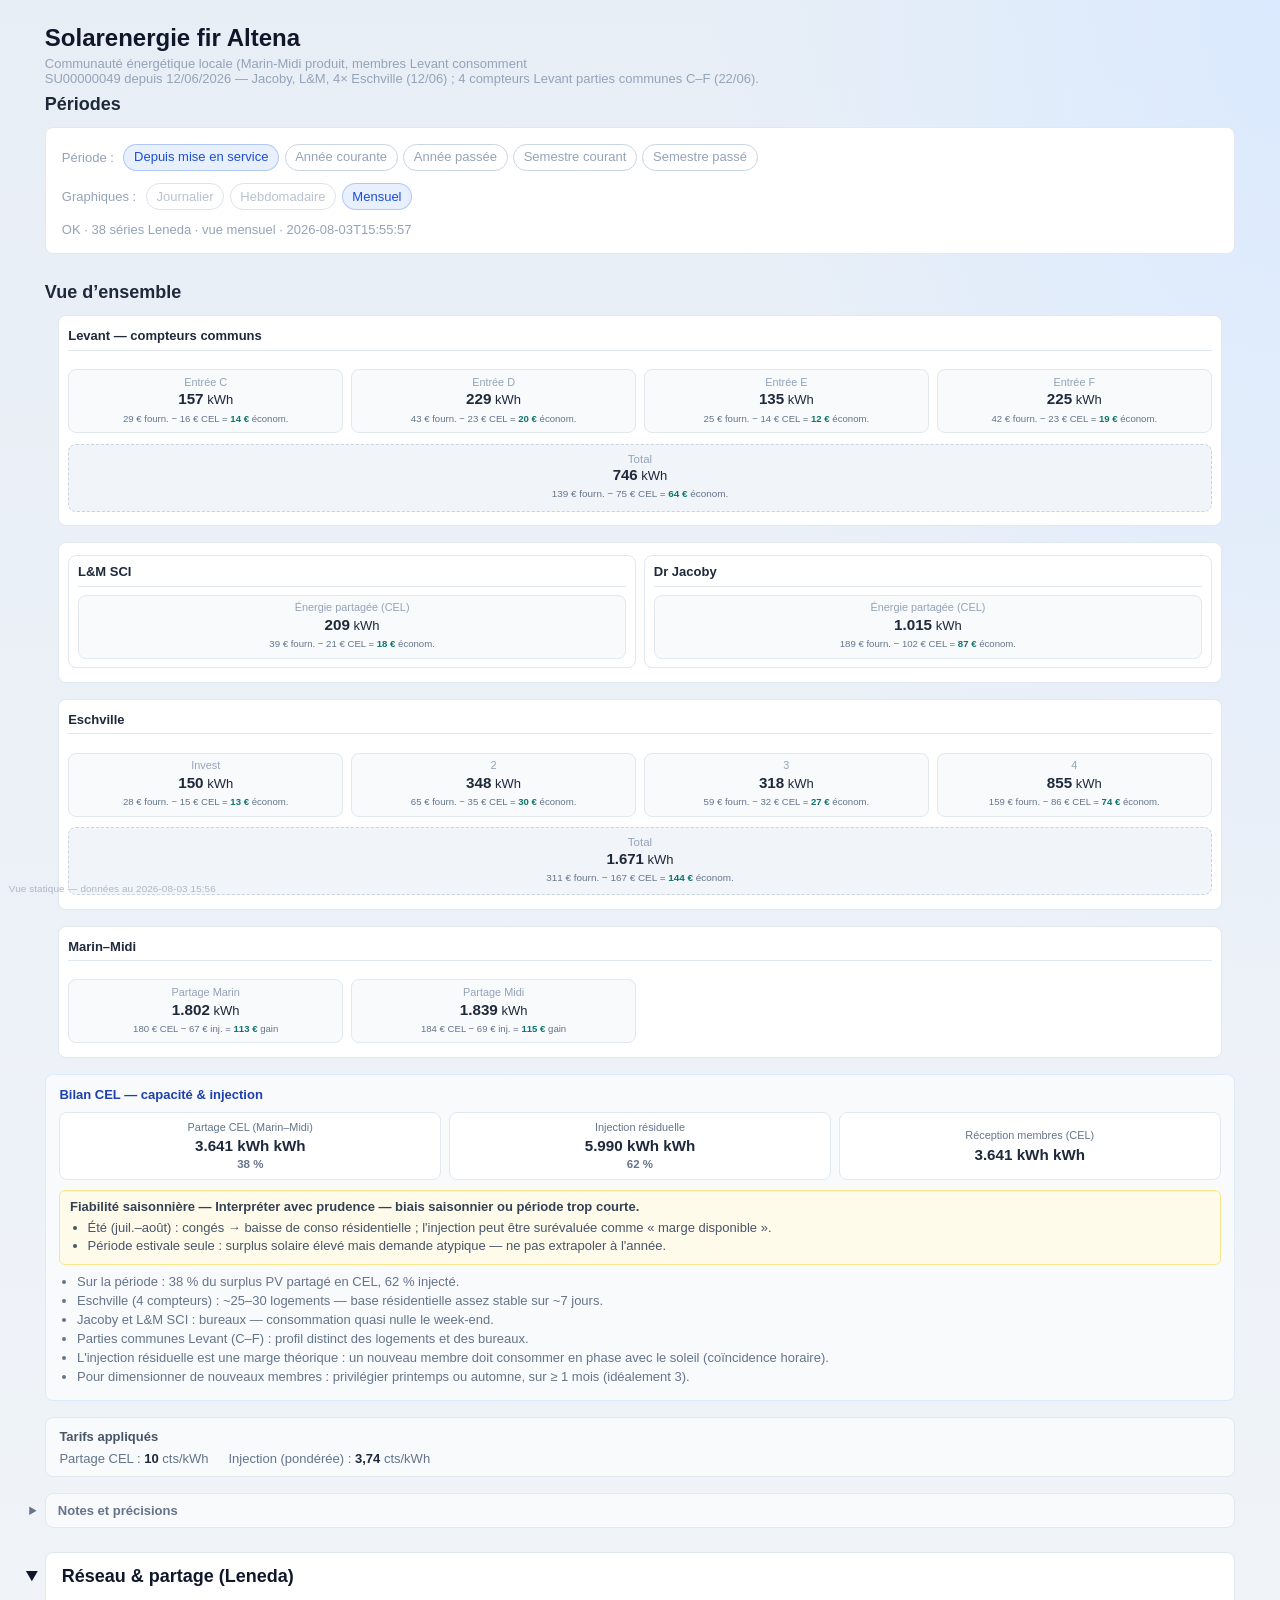
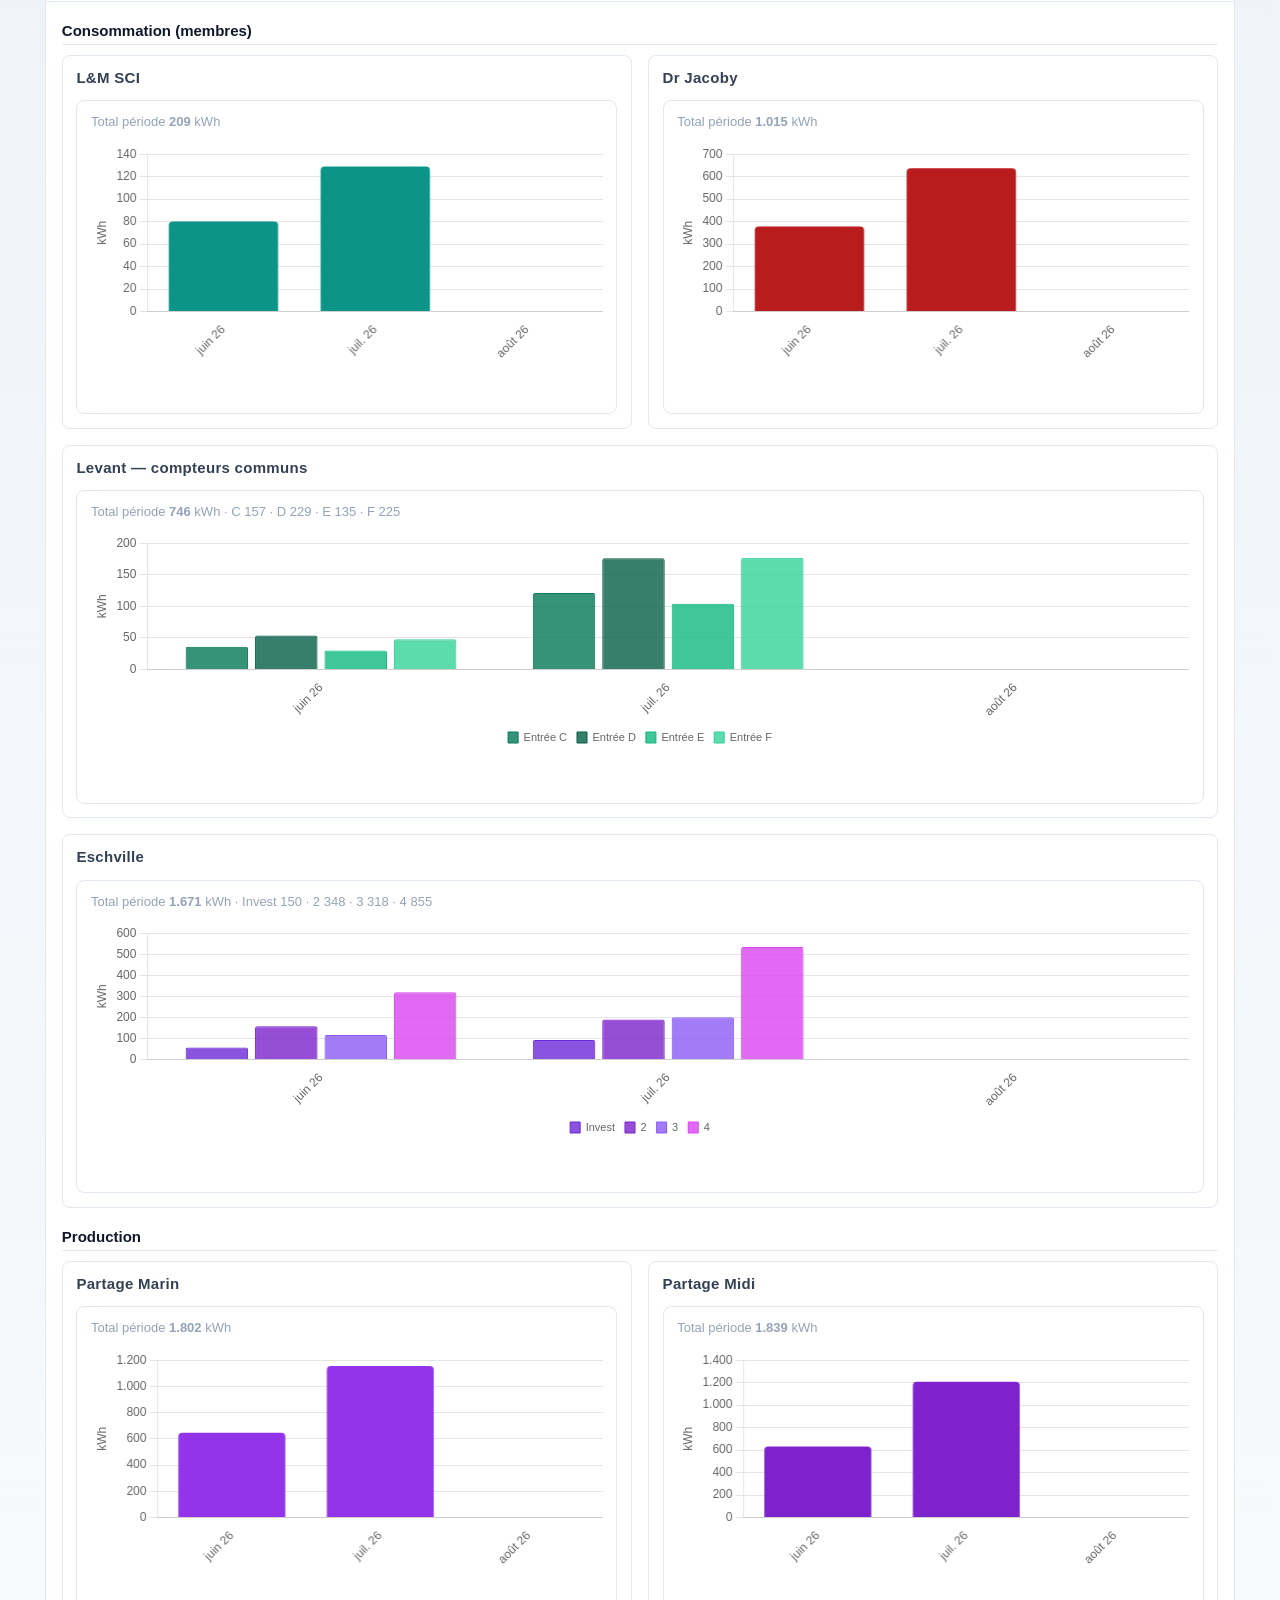
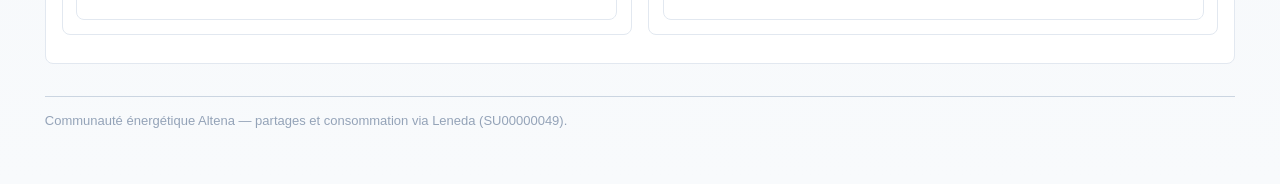
==== commit 680ac17a: "Mobile: empiler les blocs comme Énergie4FK, alléger Bilan CEL." ====
--- a/web/index.html
+++ b/web/index.html
@@ -3,7 +3,7 @@
 <head>
   <meta charset="utf-8">
   <title>Solarenergie fir Altena</title>
-  <link rel="stylesheet" href="static/style.css?v=15">
+  <link rel="stylesheet" href="static/style.css?v=17">
   <style>
     header h1 {
       display: block !important;
--- a/web/static/style.css
+++ b/web/static/style.css
@@ -1513,21 +1513,20 @@
   }
 }
 
-/* Mobile — lisibilité (aligné Piren / Marin-Midi) + allègement Bilan CEL */
+/* Mobile — modèle Énergie4FK : empilement + allègement Bilan CEL */
 @media (max-width: 640px) {
-  /* Pass lisibilité fort — labels/KPI plus grands ; annule les 0.68rem desktop */
   :root {
-    --font-xs: 13px;
-    --font-sm: 14px;
-    --font-md: 16px;
-    --font-lg: 20px;
+    --font-xs: 12px;
+    --font-sm: 13px;
+    --font-md: 15px;
+    --font-lg: 18px;
     --font-xl: 24px;
     --font-kpi: 28px;
   }
 
   body {
     padding: 1rem 0.85rem 2.75rem;
-    font-size: 16px;
+    font-size: var(--font-md);
   }
 
   header .purpose,
@@ -1548,7 +1547,11 @@
   /* Bilan CEL : garder les 3 KPI, masquer notes / fiabilité / tarifs */
   .overview-cel-balance-reliability,
   .overview-cel-balance-notes,
-  .overview-rates {
+  .overview-rates,
+  [class*="cel-balance-reliability"],
+  [class*="seasonal"],
+  .overview-cel-balance .notes,
+  .overview-cel-balance ul {
     display: none !important;
   }
 
@@ -1558,9 +1561,9 @@
     gap: 0.65rem;
   }
 
-  .tab-btn {
-    font-size: 16px;
-    padding: 0.6rem 1rem;
+  .tab-btn,
+  .preset-btn {
+    font-size: var(--font-sm);
   }
 
   #overview-groups {
@@ -1579,17 +1582,17 @@
     grid-column: auto;
   }
 
-  /* Empilement agressif : une colonne pour éviter le texte microscopique */
   .overview-block[data-group-id="eschville"] .overview-compact-grid,
   .overview-block[data-group-id="levant_commons"] .overview-compact-grid,
   .overview-block[data-group-id="production_marin_midi"] .overview-compact-grid,
   .overview-block[data-group-id="consumption_lm_jacoby"] .overview-pair-row,
   .overview-block[data-group-id="consumption_lm_jacoby"] .overview-simple-row,
   .overview-compact-grid,
-  .overview-simple-row {
+  .overview-simple-row,
+  .overview-pair-row {
     display: grid !important;
     grid-template-columns: 1fr !important;
-    gap: 0.55rem;
+    gap: 0.65rem;
   }
 
   .overview-block[data-group-id="consumption_lm_jacoby"] .overview-block-half {
@@ -1601,7 +1604,6 @@
     grid-column: 1 / -1;
   }
 
-  /* Sous-lignes € microscopiques : masquer sur mobile */
   .summary-eur,
   .summary-eur-label,
   .summary-eur-equation,
@@ -1612,14 +1614,14 @@
 
   .equation-row,
   .overview-block .equation-row {
-    display: grid;
-    grid-template-columns: 1fr 1fr;
-    gap: 0.55rem;
-    padding: 0.7rem;
+    display: flex !important;
+    flex-direction: column !important;
+    gap: 0.65rem;
+    padding: 0;
   }
 
   .equation-row .eq-op {
-    display: none;
+    display: none !important;
   }
 
   .equation-row .summary-card,
@@ -1631,25 +1633,26 @@
   .overview-block[data-group-id="consumption_lm_jacoby"] .overview-simple-row .summary-card,
   .overview-production-compact .summary-card,
   .overview-production-compact .summary-card-sm {
-    flex: none;
-    width: auto;
-    min-width: 0;
-    max-width: none;
-    min-height: 4.75rem;
-    padding: 0.55rem 0.65rem;
+    flex: none !important;
+    width: 100% !important;
+    max-width: none !important;
+    min-width: 0 !important;
+    min-height: 0 !important;
+    text-align: left;
+    padding: 0.85rem 1rem;
+    border-radius: 10px;
   }
 
   .overview-production-compact {
     display: grid !important;
     grid-template-columns: 1fr !important;
-    gap: 0.55rem;
+    gap: 0.65rem;
   }
 
   .overview-production-compact .overview-production-sum-gap {
     display: none;
   }
 
-  /* Spécificité ≥ règles desktop 0.68rem / 0.95rem */
   .equation-row .summary-label,
   .summary-card-sm .summary-label,
   .overview-compact-grid .summary-label,
@@ -1660,8 +1663,9 @@
   .overview-block[data-group-id="consumption_lm_jacoby"] .overview-simple-row .summary-label,
   .overview-production-compact .summary-label {
     min-height: 0;
-    font-size: 14px !important;
+    font-size: var(--font-xs) !important;
     line-height: 1.35;
+    text-align: left;
   }
 
   .equation-row .summary-value,
@@ -1674,12 +1678,15 @@
   .overview-block[data-group-id="production_marin_midi"] .overview-compact-grid .summary-value,
   .overview-block[data-group-id="consumption_lm_jacoby"] .overview-simple-row .summary-value,
   .overview-production-compact .summary-value {
-    font-size: 24px !important;
+    font-size: var(--font-lg) !important;
+    font-weight: 700;
+    line-height: 1.2;
+    text-align: left;
   }
 
   .summary-pct,
   .summary-extra {
-    display: none;
+    display: none !important;
   }
 
   .chart-grid,
@@ -1690,10 +1697,10 @@
   }
 
   .chart-card .meta {
-    display: none;
+    display: none !important;
   }
 
   .chart-card h3 {
-    font-size: 16px;
-  }
-}
+    font-size: var(--font-md);
+  }
+}
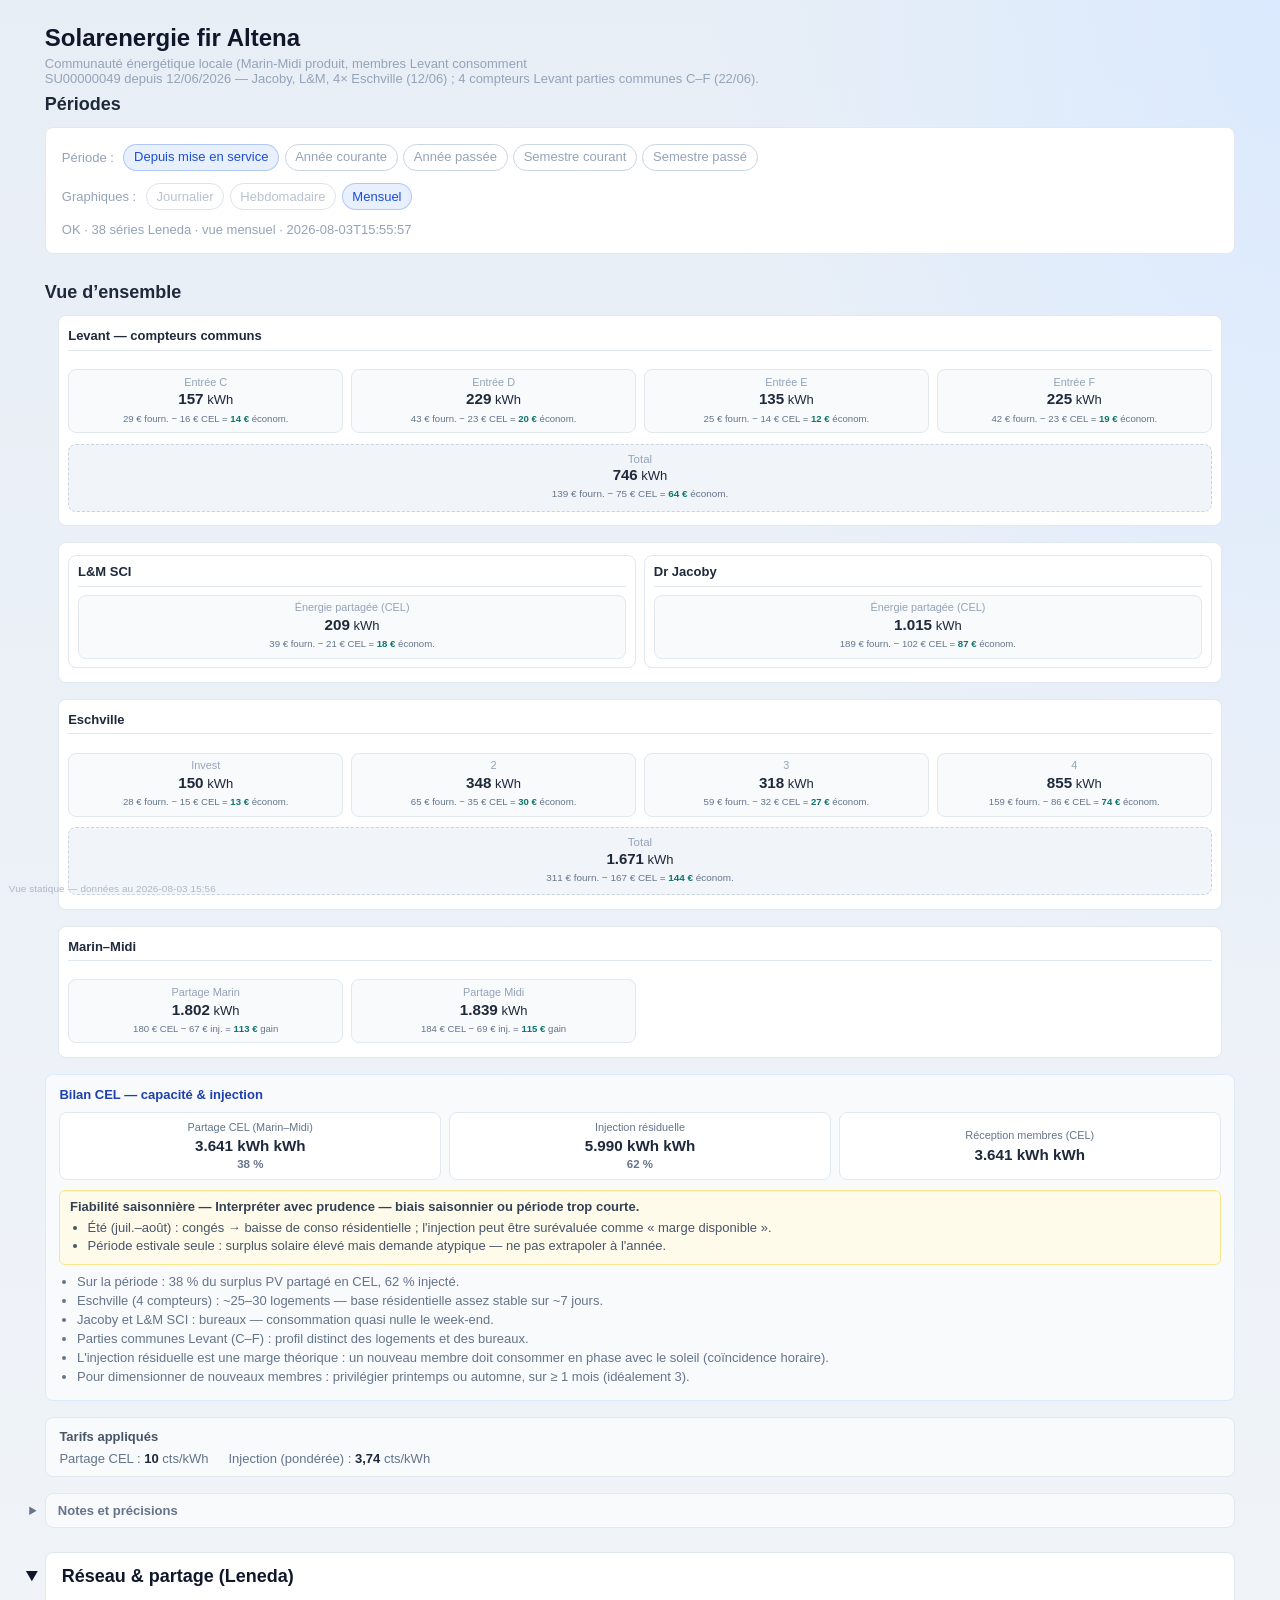
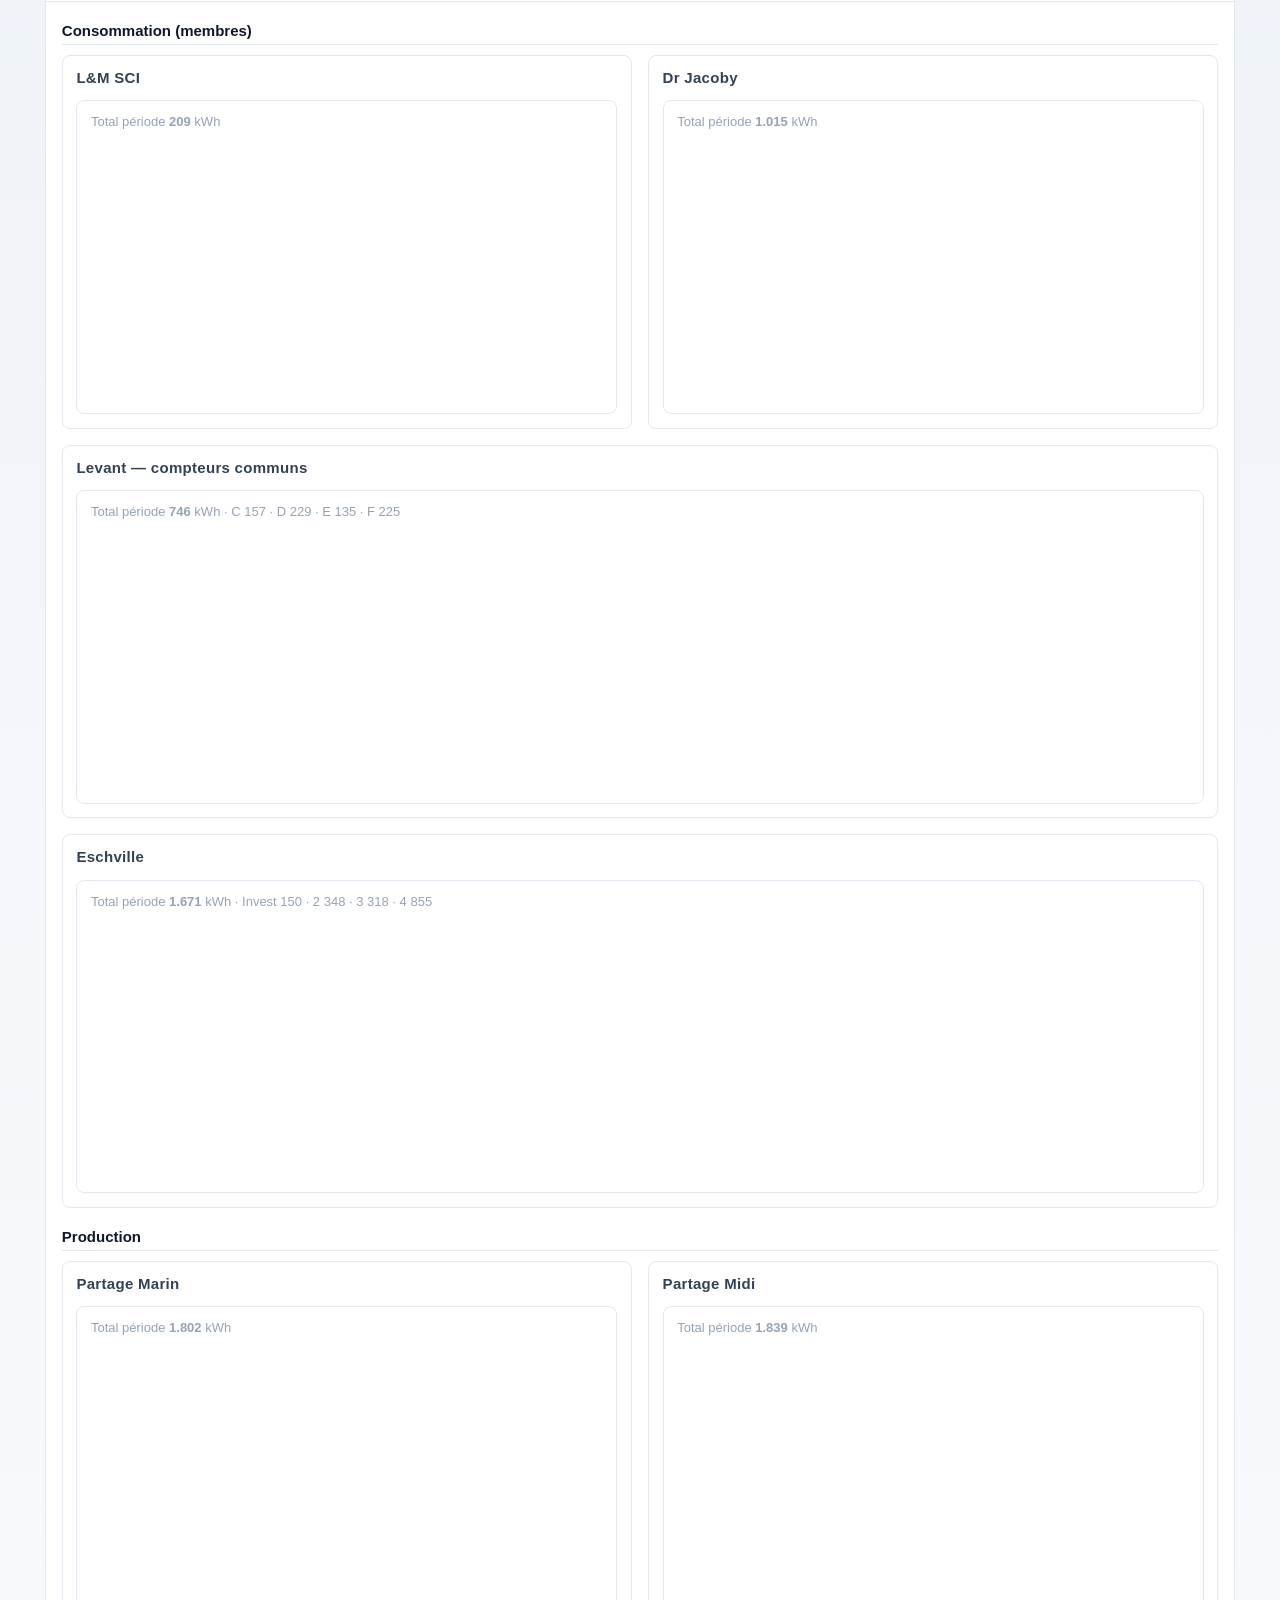
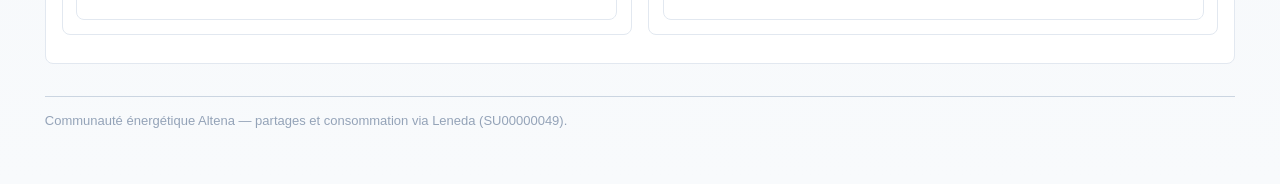
==== commit 21e2dc61: "Fix mobile: ajouter meta viewport (cause racine taille trop petite)." ====
--- a/web/index.html
+++ b/web/index.html
@@ -2,8 +2,9 @@
 <html lang="fr">
 <head>
   <meta charset="utf-8">
+  <meta name="viewport" content="width=device-width, initial-scale=1">
   <title>Solarenergie fir Altena</title>
-  <link rel="stylesheet" href="static/style.css?v=17">
+  <link rel="stylesheet" href="static/style.css?v=18">
   <style>
     header h1 {
       display: block !important;
